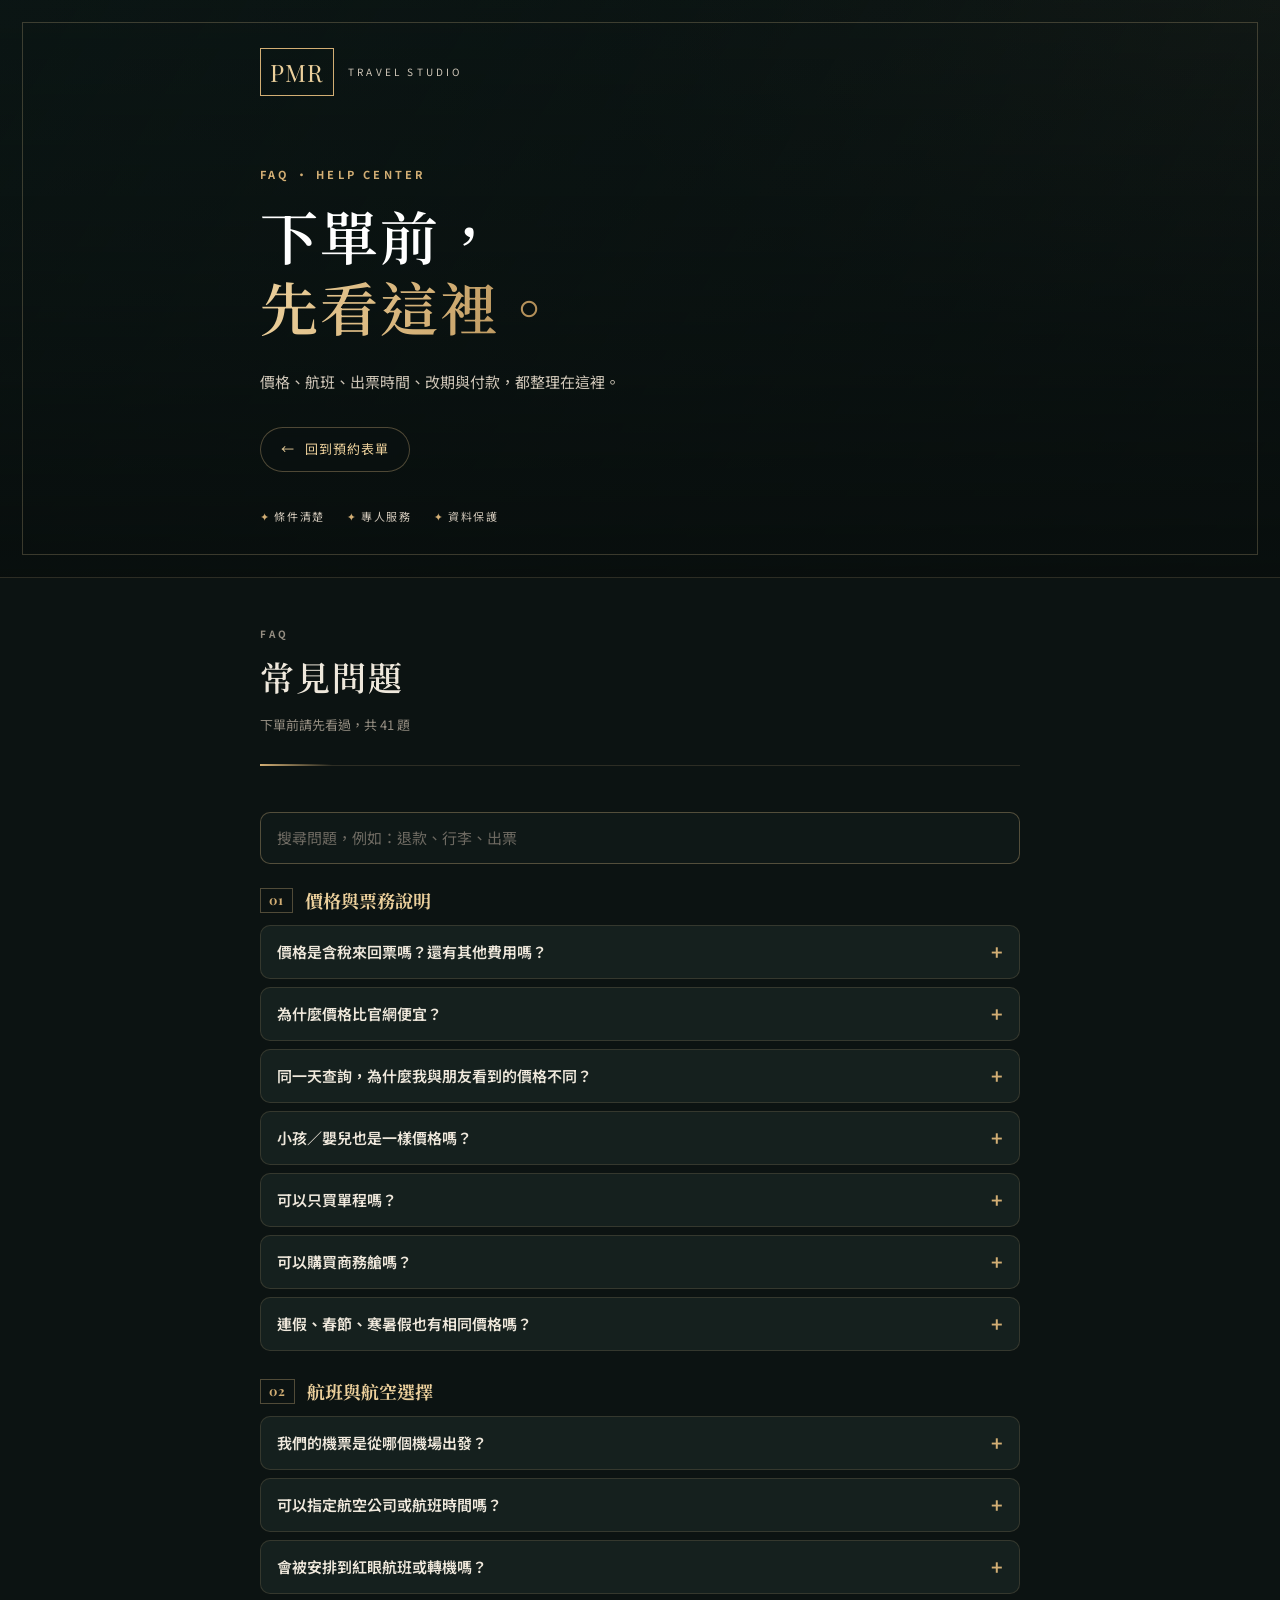
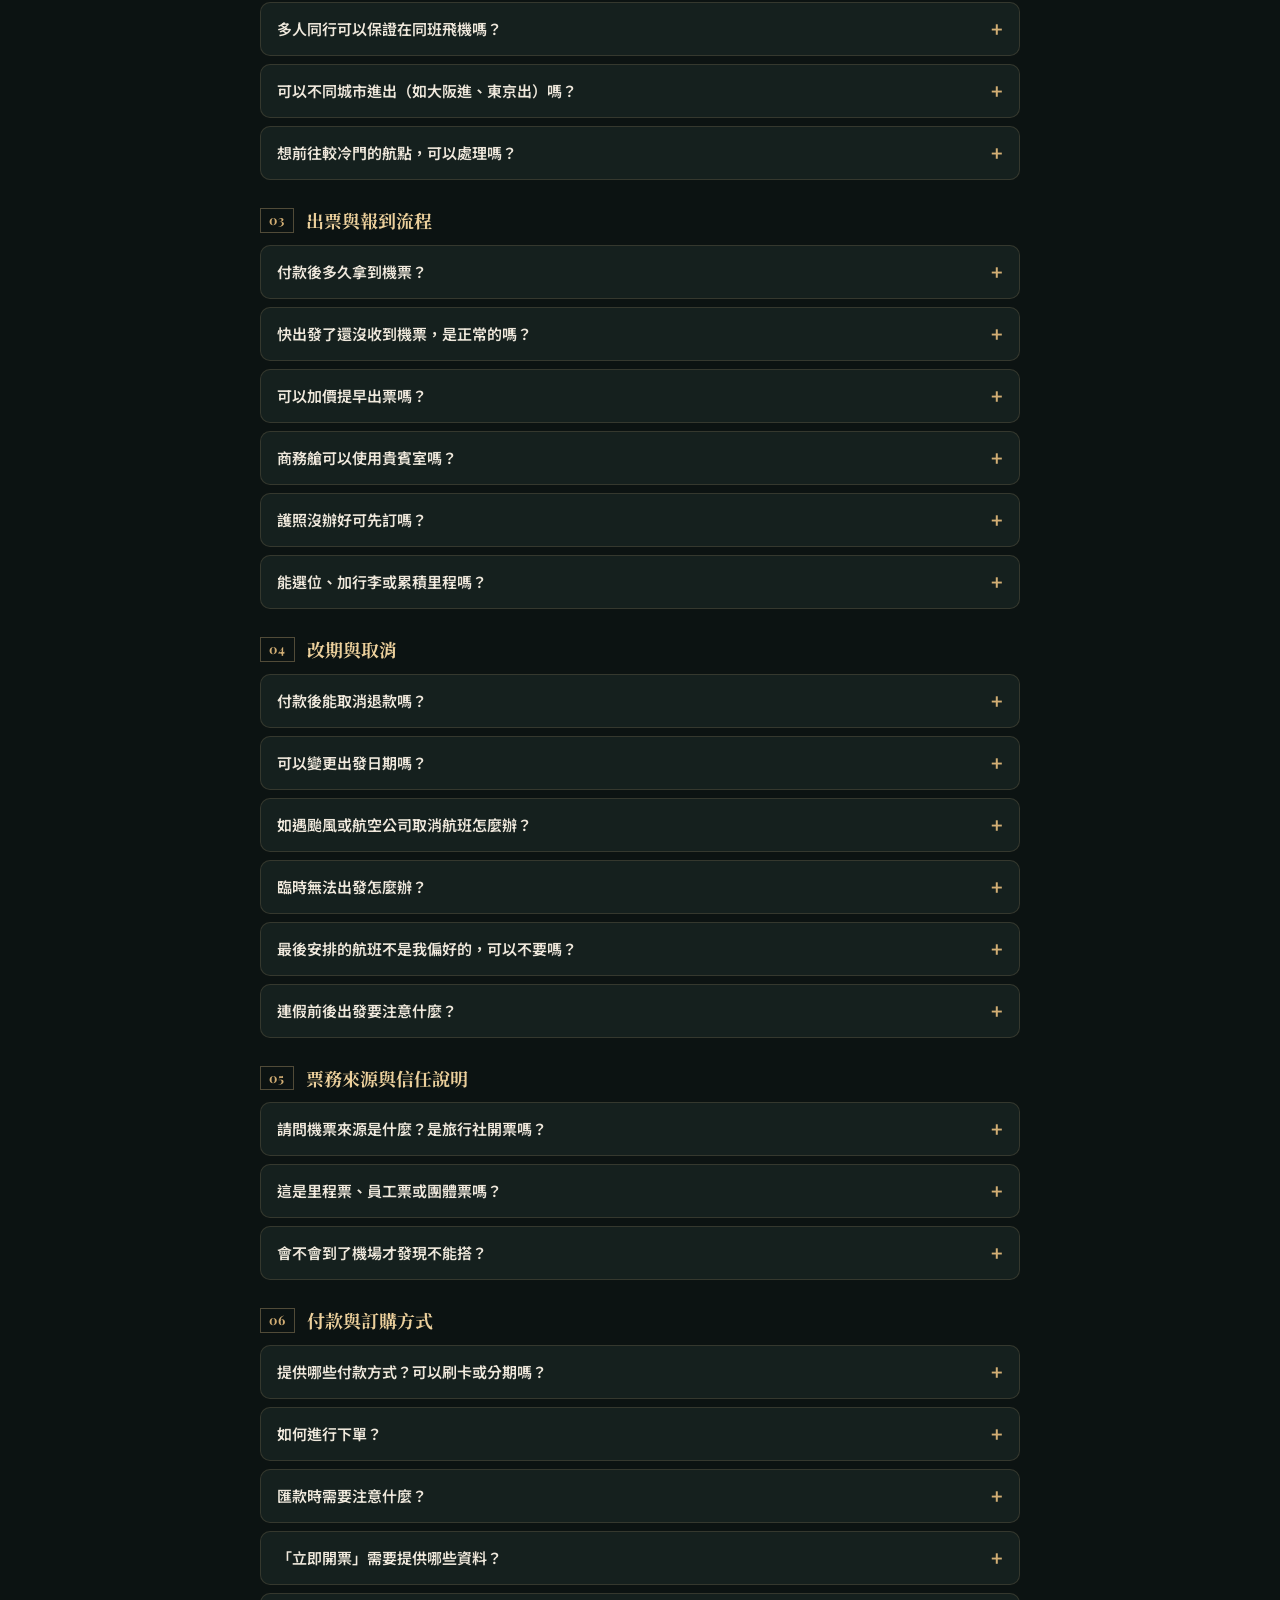
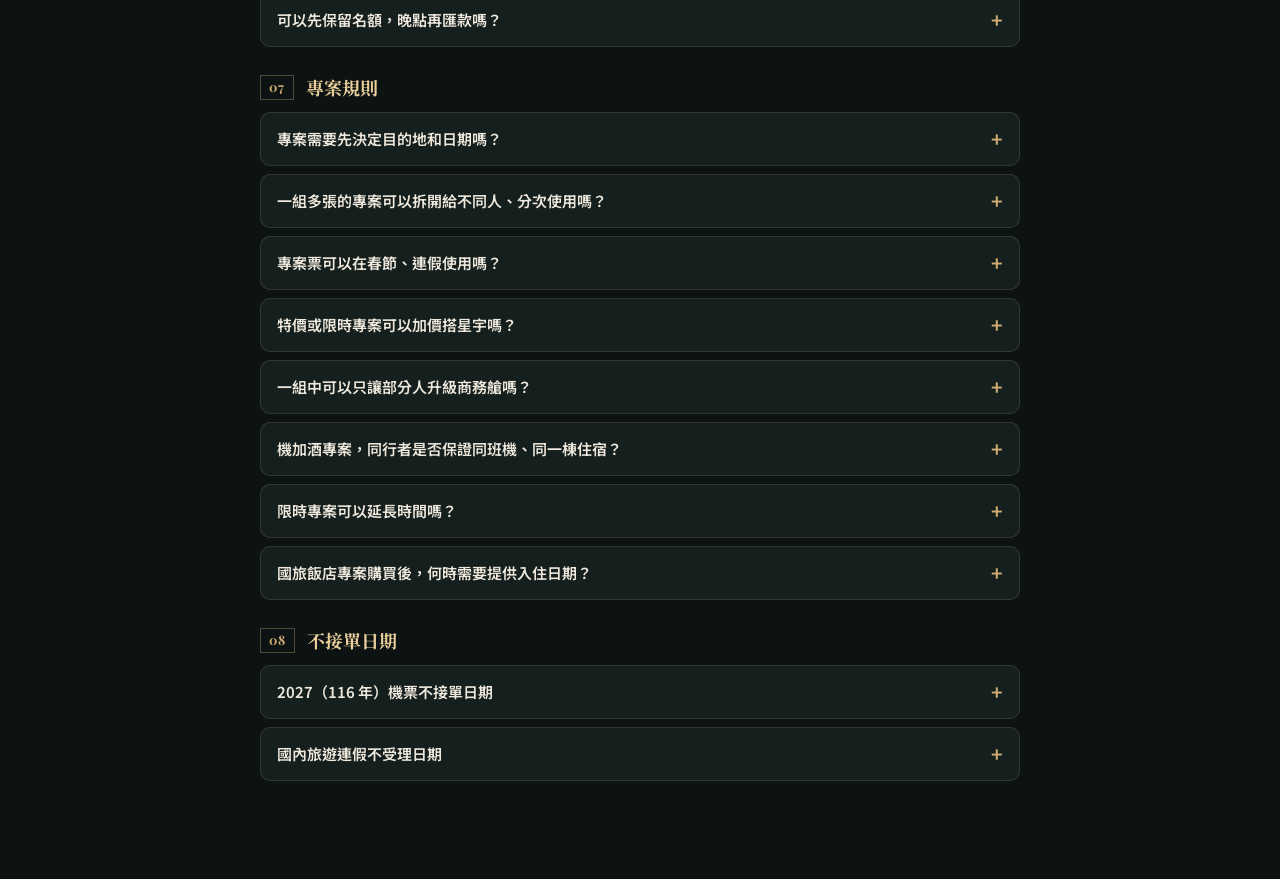
==== faq.html @ 863eefdf "Move FAQ to its own page (faq.html), linked from the hero like 我的訂單 Co-Authored-By: Claude Sonnet 5." ====
<!doctype html>
<html lang="zh-Hant">
<head>
  <meta charset="UTF-8" />
  <meta name="viewport" content="width=device-width, initial-scale=1.0" />
  <meta name="theme-color" content="#0c1312" />
  <title>常見問題｜PMR 旅遊規劃</title>
  <link rel="preconnect" href="https://fonts.googleapis.com">
  <link rel="preconnect" href="https://fonts.gstatic.com" crossorigin>
  <link href="https://fonts.googleapis.com/css2?family=Noto+Sans+TC:wght@400;500;600;700&family=Noto+Serif+TC:wght@500;600;700&family=Playfair+Display:wght@600;700&display=swap" rel="stylesheet">
  <link rel="stylesheet" href="./styles.css?v=20261006i" />
</head>
<body>
  <main class="shell">
    <section class="hero">
      <div class="brand"><span class="brand-mark">PMR</span><span>TRAVEL STUDIO</span></div>
      <p class="eyebrow">FAQ · HELP CENTER</p>
      <h1>下單前，<br><em>先看這裡。</em></h1>
      <p class="intro">價格、航班、出票時間、改期與付款，都整理在這裡。</p>
      <a class="hero-link" href="./"><span aria-hidden="true">←</span> 回到預約表單</a>
      <div class="hero-foot"><div><span>✦</span> 條件清楚</div><div><span>✦</span> 專人服務</div><div><span>✦</span> 資料保護</div></div>
    </section>

<section class="faq-panel" id="faq">
  <div class="panel-heading"><p>FAQ</p><h2>常見問題</h2><span>下單前請先看過，共 41 題</span></div>
  <div class="faq-search"><input id="faqSearch" type="search" placeholder="搜尋問題，例如：退款、行李、出票" aria-label="搜尋常見問題" /></div>
  <div class="faq-groups" id="faqGroups">
    <div class="faq-group"><h3><span>01</span>價格與票務說明</h3>
      <details class="faq-item"><summary>價格是含稅來回票嗎？還有其他費用嗎？</summary><p>是的，所示價格皆為「含稅來回票」，除星宇與商務艙加價外，不另加收其他費用。</p></details>
      <details class="faq-item"><summary>為什麼價格比官網便宜？</summary><p>我們透過特約管道取得優惠票價。專案價格僅限當日有效。</p></details>
      <details class="faq-item"><summary>同一天查詢，為什麼我與朋友看到的價格不同？</summary><p>機票價格本身會浮動，與自行購買機票的情況相同。</p></details>
      <details class="faq-item"><summary>小孩／嬰兒也是一樣價格嗎？</summary><p>是的。特惠票通常於出發前兩週出票，若屆時兒童機位售罄將無法補位，建議直接為兒童購買一張票。</p></details>
      <details class="faq-item"><summary>可以只買單程嗎？</summary><p>本專案僅提供來回機票，無法單買單程。</p></details>
      <details class="faq-item"><summary>可以購買商務艙嗎？</summary><p>可以。商務艙與加價星宇皆須於下單時一併確認、一併購買。若商務艙行程需轉機，國內線航段通常未設商務艙，該段會以經濟艙搭乘，國際線航段則為商務艙。</p></details>
      <details class="faq-item"><summary>連假、春節、寒暑假也有相同價格嗎？</summary><p>旺季日期需先確認機位與是否開放，請先提供出發日期給我們查詢，並參考下方「不接單日期」。</p></details>
    </div>
    <div class="faq-group"><h3><span>02</span>航班與航空選擇</h3>
      <details class="faq-item"><summary>我們的機票是從哪個機場出發？</summary><p>優惠票一律由桃園機場（TPE）出發與返回。</p></details>
      <details class="faq-item"><summary>可以指定航空公司或航班時間嗎？</summary><p>可以！匯款完成後，請於「立即開票」表單填寫去程、回程各最多 3 個許願航班，我們會盡力安排（選星宇需加價 $2,000／人，指定專案除外）。優惠價票種除團體票不保證是許願航班，但保證為許願當天航班，建議行程從第二天開始安排。</p></details>
      <details class="faq-item"><summary>會被安排到紅眼航班或轉機嗎？</summary><p>非旅遊旺季皆安排直飛且非紅眼航班；僅在旺季機位極滿時才可能調整。</p></details>
      <details class="faq-item"><summary>多人同行可以保證在同班飛機嗎？</summary><p>9 人（含）以內訂單皆會安排在同一班飛機；20 人（含以上）可團體使用促銷票，15 天內出票。</p></details>
      <details class="faq-item"><summary>可以不同城市進出（如大阪進、東京出）嗎？</summary><p>依專案而定。專案說明有標示「可不同點進出」者才適用，其餘為從台灣出發、同一航點來回。</p></details>
      <details class="faq-item"><summary>想前往較冷門的航點，可以處理嗎？</summary><p>可以，請告訴我們目的地與日期，我們會先為您確認可行性並盡快回覆。</p></details>
    </div>
    <div class="faq-group"><h3><span>03</span>出票與報到流程</h3>
      <details class="faq-item"><summary>付款後多久拿到機票？</summary><p>出發前兩週至前一天 18:00 前開立發送。</p></details>
      <details class="faq-item"><summary>快出發了還沒收到機票，是正常的嗎？</summary><p>正常。電子機票會在出發前兩週至前一天 18:00 前陸續提供；只要已完成匯款與「立即開票」填單，我們一定會完成開票，請放心。</p></details>
      <details class="faq-item"><summary>可以加價提早出票嗎？</summary><p>目前沒有提早出票的方案，電子機票統一於出發前兩週至前一天 18:00 前提供。</p></details>
      <details class="faq-item"><summary>商務艙可以使用貴賓室嗎？</summary><p>可以！</p></details>
      <details class="faq-item"><summary>護照沒辦好可先訂嗎？</summary><p>可以！先預訂，辦妥後再補資料。護照即將到期者也可出票，建議儘早換發。</p></details>
      <details class="faq-item"><summary>能選位、加行李或累積里程嗎？</summary><p>行李：預設託運 23kg＋手提 7kg（廉航依其規定），加購可於機場現場辦理。選位：憑電子機票至官網線上報到與選位。里程：不保證可累積，部分票種為團體票送單無法累積，可自行確認線上補登里程。</p></details>
    </div>
    <div class="faq-group"><h3><span>04</span>改期與取消</h3>
      <details class="faq-item"><summary>付款後能取消退款嗎？</summary><p>下訂後無法取消或退款。</p></details>
      <details class="faq-item"><summary>可以變更出發日期嗎？</summary><p>限下單 3 天內提出，且僅能改為「當月其他日期」。</p></details>
      <details class="faq-item"><summary>如遇颱風或航空公司取消航班怎麼辦？</summary><p>天氣狀況我們普遍建議改期，當月任一時段都可以，沒有限定往前往後幾天。若要如期開票，請留意以下事項：（1）開票後若航班有任何變動，需要自行與航空公司聯繫處理更改事宜，這邊無法協助；若開票航班被取消，我們不再額外退款，需自行與航空公司聯繫更改日期事宜。（2）保險是否可以理賠，需自行與保險公司接洽聯繫。</p></details>
      <details class="faq-item"><summary>臨時無法出發怎麼辦？</summary><p>因個人因素（如生病）無法出發，恕無法退款，這與自行購買機票的規定相同。</p></details>
      <details class="faq-item"><summary>最後安排的航班不是我偏好的，可以不要嗎？</summary><p>安排的航班保證為許願當天，但無法保證是許願的哪一班，因此恕不接受因航班時段而退票或退款。</p></details>
      <details class="faq-item"><summary>連假前後出發要注意什麼？</summary><p>連假前後極少數情況下可能出現開票狀況，雖然機率很低，仍建議出發日期盡量避開連假前後，行程會更有保障。</p></details>
    </div>
    <div class="faq-group"><h3><span>05</span>票務來源與信任說明</h3>
      <details class="faq-item"><summary>請問機票來源是什麼？是旅行社開票嗎？</summary><p>是的，我們的機票皆由合法合作旅行社開立，開票後均可正常報到與搭乘，請您放心。</p></details>
      <details class="faq-item"><summary>這是里程票、員工票或團體票嗎？</summary><p>不是。這不是里程票、員工票或團體票，而是透過商業特約管道取得的優惠專案票。</p></details>
      <details class="faq-item"><summary>會不會到了機場才發現不能搭？</summary><p>完全不會！開票完成後會提供正式的電子機票，您可隨時至航空公司官網查詢確認。</p></details>
    </div>
    <div class="faq-group"><h3><span>06</span>付款與訂購方式</h3>
      <details class="faq-item"><summary>提供哪些付款方式？可以刷卡或分期嗎？</summary><p>目前僅提供「銀行轉帳」，暫不支援刷卡及分期付款。不提供發票或收據。</p></details>
      <details class="faq-item"><summary>如何進行下單？</summary><p>請在本頁填寫預約單並送出，取得專屬匯款帳號後完成轉帳；我們對帳無誤後，再請您填寫「立即開票」表單，提供旅客資料與許願航班。</p></details>
      <details class="faq-item"><summary>匯款時需要注意什麼？</summary><p>轉帳備註請填寫旅遊名稱，例如「歐洲旅遊」、「泰國旅遊」。轉帳完成後，請提供帳號後五碼或明細截圖，我們會儘速為您確認。</p></details>
      <details class="faq-item"><summary>「立即開票」需要提供哪些資料？</summary><p>旅客中英文姓名、生日、護照號碼與效期、聯絡電話、LINE ID、出發與回程日期、許願航班。資料將作為訂位與開票依據，送出前請再次核對。</p></details>
      <details class="faq-item"><summary>可以先保留名額，晚點再匯款嗎？</summary><p>需完成匯款並對帳無誤才算購買成功，無法預先保留。如需延後匯款，請於匯款前再與我們確認是否仍有名額。</p></details>
    </div>
    <div class="faq-group"><h3><span>07</span>專案規則</h3>
      <details class="faq-item"><summary>專案需要先決定目的地和日期嗎？</summary><p>不需要。多數專案可先購買，兌換時再選擇航點與日期，於效期內使用即可。效期與可選航點依各專案說明為準。</p></details>
      <details class="faq-item"><summary>一組多張的專案可以拆開給不同人、分次使用嗎？</summary><p>專案內有標示「可拆開使用」者，每張皆可分開、單人使用。</p></details>
      <details class="faq-item"><summary>專案票可以在春節、連假使用嗎？</summary><p>依專案而定。許多特價專案不適用春節、聖誕、跨年及連假，請以專案說明為準。</p></details>
      <details class="faq-item"><summary>特價或限時專案可以加價搭星宇嗎？</summary><p>依專案而定。部分限時專案限搭傳統航空、無法加價指定星宇；其餘一般專案可加價指定星宇，每人 NT$2,000。</p></details>
      <details class="faq-item"><summary>一組中可以只讓部分人升級商務艙嗎？</summary><p>可以，需於下單時一併確認，升級費用依升級人數逐位計算。</p></details>
      <details class="faq-item"><summary>機加酒專案，同行者是否保證同班機、同一棟住宿？</summary><p>我們會盡量為同行者安排相同航班與住宿；但因屬特別優惠專案，航空與飯店端無法保證一定相同。</p></details>
      <details class="faq-item"><summary>限時專案可以延長時間嗎？</summary><p>限時專案僅在公告時間內受理，不另延長。</p></details>
      <details class="faq-item"><summary>國旅飯店專案購買後，何時需要提供入住日期？</summary><p>購買後請於 7 天內告知想入住的日期，我們會立即向飯店查詢並鎖定房間；房型需依飯店當時房況安排，無法指定。若該日已客滿，我們會協助您調整至其他日期。</p></details>
    </div>
    <div class="faq-group"><h3><span>08</span>不接單日期</h3>
      <details class="faq-item"><summary>2027（116 年）機票不接單日期</summary><div class="faq-body"><p>不論票種，訂單額滿時恕不受理。</p><table class="faq-table"><tbody>
<tr><td>2026/12/22 – 2027/01/04</td><td>跨年元旦</td></tr><tr><td>02/03 – 02/14</td><td>春節過年</td></tr><tr><td>02/27 – 03/01</td><td>228 連假</td></tr><tr><td>04/01 – 04/07</td><td>清明連假</td></tr><tr><td>04/28 – 05/03</td><td>勞動節</td></tr><tr><td>06/04 – 06/13</td><td>端午連假</td></tr><tr><td>09/10 – 09/19</td><td>中秋連假</td></tr><tr><td>10/08 – 10/11</td><td>國慶連假</td></tr><tr><td>10/22 – 10/25</td><td>光復連假</td></tr><tr><td>12/23 – 2028/01/02</td><td>跨年元旦</td></tr></tbody></table></div></details>
      <details class="faq-item"><summary>國內旅遊連假不受理日期</summary><div class="faq-body"><p>入住或行程日期與下列期間重疊，恕不受理下單；一般週末仍可洽詢。其他日期需求歡迎私訊，建議提早規劃。</p><table class="faq-table"><tbody>
<tr><td>10/9（五）– 10/11（日）</td><td>國慶日</td></tr><tr><td>10/24（六）– 10/26（一）</td><td>臺灣光復紀念日</td></tr><tr><td>12/25（五）– 12/27（日）</td><td>行憲紀念日</td></tr><tr><td>2026/12/30（三）– 2027/1/2（六）</td><td>跨年</td></tr></tbody></table></div></details>
    </div>
  </div>
  <p class="faq-empty" id="faqEmpty" hidden>找不到相關問題，請直接透過 LINE 詢問我們。</p>
</section>
  </main>
  <script src="./faq.js?v=20261006i"></script>
</body>
</html>
---- styles.css ----
/* PMR Travel Studio — 深色精品風格（預約頁、我的訂單共用） */
:root{
  --bg:#0c1312;
  --bg-2:#101a18;
  --surface:#15201e;
  --surface-2:#1b2826;
  --field:#0f1817;
  --line:rgba(214,182,128,.16);
  --line-strong:rgba(214,182,128,.34);
  --text:#efe8dc;
  --text-soft:#cfc6b8;
  --muted:#958e82;
  --gold:#d2ae74;
  --gold-hi:#ecd09c;
  --gold-deep:#a8844f;
  --ok:#8fc9a8;
  --ok-bg:rgba(143,201,168,.12);
  --warn:#e2b36b;
  --warn-bg:rgba(226,179,107,.13);
  --danger:#e38b7a;
  --serif:'Noto Serif TC','Playfair Display',serif;
  --display:'Playfair Display','Noto Serif TC',serif;
  --sans:'Noto Sans TC',system-ui,sans-serif;
  --radius:10px;
  --shadow:0 18px 40px rgba(0,0,0,.35);
}
*{box-sizing:border-box}
html{background:var(--bg);-webkit-text-size-adjust:100%}
body{margin:0;background:radial-gradient(1200px 600px at 100% 0,rgba(210,174,116,.07),transparent 60%),var(--bg);color:var(--text);font-family:var(--sans);line-height:1.6;-webkit-font-smoothing:antialiased}
::selection{background:rgba(210,174,116,.35);color:#fff}

/* ── 版面 ── */
.shell{display:block;min-height:100vh;--gutter:max(20px,calc((100% - 760px) / 2))}
.hero{position:relative;display:flex;flex-direction:column;min-height:clamp(420px,56vh,560px);padding:48px var(--gutter) 52px;color:#fff;overflow:hidden;
  background:linear-gradient(180deg,rgba(8,14,13,.35) 0%,rgba(8,14,13,.55) 45%,rgba(8,14,13,.94) 100%),linear-gradient(120deg,rgba(12,26,24,.85),rgba(12,26,24,.2)),url('https://images.unsplash.com/photo-1464822759023-fed622ff2c3b?auto=format&fit=crop&w=1400&q=80') center/cover}
.hero:before{content:'';position:absolute;inset:22px;border:1px solid rgba(236,208,156,.22);pointer-events:none}
.hero>*{position:relative}
.brand{display:flex;align-items:center;gap:14px;font-size:10px;letter-spacing:3.2px;color:var(--text-soft)}
.brand-mark{font-family:var(--display);font-size:24px;letter-spacing:1px;border:1px solid var(--gold);padding:4px 9px;color:var(--gold-hi)}
.eyebrow{margin:auto 0 16px;padding-top:70px;color:var(--gold);font-size:11px;font-weight:700;letter-spacing:3.2px}
.hero h1{max-width:640px;margin:0;font-family:var(--serif);font-size:clamp(34px,5.4vw,58px);font-weight:600;line-height:1.22;letter-spacing:2px}
.hero em{font-style:normal;background:linear-gradient(100deg,var(--gold-hi),var(--gold) 60%,var(--gold-deep));-webkit-background-clip:text;background-clip:text;color:transparent}
.intro{max-width:520px;margin:26px 0 0;line-height:1.95;color:var(--text-soft);font-size:15px}
.hero-link{display:inline-flex;align-items:center;gap:10px;align-self:flex-start;margin-top:30px;padding:11px 20px;border:1px solid var(--line-strong);border-radius:999px;color:var(--gold-hi);font-size:13px;letter-spacing:1px;text-decoration:none;background:rgba(12,19,18,.45);backdrop-filter:blur(6px);transition:.25s}
.hero-link:hover{border-color:var(--gold);background:rgba(210,174,116,.12)}
.hero-foot{display:flex;gap:22px;flex-wrap:wrap;margin-top:36px;font-size:11px;letter-spacing:1.6px;color:var(--text-soft)}
.hero-foot span{color:var(--gold)}

.form-panel{position:relative;padding:56px var(--gutter) 90px;background:linear-gradient(180deg,var(--bg-2),var(--bg))}
.form-panel:before{content:'PMR MEMBER EXCLUSIVE';display:block;margin-bottom:14px;color:var(--gold);font-size:10px;font-weight:700;letter-spacing:3px}
.panel-heading{position:relative;border-bottom:1px solid var(--line);padding-bottom:30px;margin-bottom:40px}
.panel-heading:after{content:'';position:absolute;bottom:-1px;left:0;width:72px;height:2px;background:linear-gradient(90deg,var(--gold),transparent)}
.panel-heading p{margin:0 0 8px;color:var(--muted);font-size:10px;font-weight:700;letter-spacing:3px}
.panel-heading h2{margin:0 0 10px;font-family:var(--serif);font-size:34px;font-weight:600;letter-spacing:2px;color:var(--text)}
.panel-heading span{display:block;font-size:13px;color:var(--muted)}
i,.panel-heading b{color:var(--gold);font-style:normal}

/* ── 表單 ── */
fieldset{border:0;margin:0 0 22px;padding:28px clamp(18px,3vw,30px) 30px;background:var(--surface);border:1px solid var(--line);border-radius:var(--radius);box-shadow:var(--shadow)}
legend{float:left;width:100%;display:flex;align-items:center;margin-bottom:22px;padding:0;font-family:var(--serif);font-size:19px;font-weight:600;letter-spacing:1.5px;color:var(--text)}
legend+*{clear:both}
legend span{display:inline-grid;place-items:center;width:30px;height:30px;margin-right:12px;border:1px solid var(--gold);border-radius:50%;color:var(--gold-hi);font-family:var(--display);font-size:12px;letter-spacing:0}
label{display:block;font-size:13px;font-weight:500;color:var(--text-soft);letter-spacing:.5px}
label>input,label>select,label>textarea,label>.chips{display:block;margin-top:9px}
label>.chips{display:flex}
.grid{display:grid;gap:18px}
.grid.two{grid-template-columns:repeat(2,minmax(0,1fr));margin-bottom:18px}
.full{margin-bottom:22px}
input,select,textarea{appearance:none;width:100%;border:1px solid rgba(214,182,128,.2);border-radius:8px;background:var(--field);color:var(--text);padding:13px 14px;font:400 15px var(--sans);outline:none;transition:border-color .2s,box-shadow .2s,background .2s}
input::placeholder,textarea::placeholder{color:#6e6a62}
input:hover,select:hover,textarea:hover{border-color:rgba(214,182,128,.36)}
input:focus,select:focus,textarea:focus{border-color:var(--gold);background:#111c1a;box-shadow:0 0 0 3px rgba(210,174,116,.16)}
select{cursor:pointer;padding-right:36px;background:var(--field) url("data:image/svg+xml,%3Csvg xmlns='http://www.w3.org/2000/svg' width='12' height='8'%3E%3Cpath d='m1 1 5 5 5-5' fill='none' stroke='%23d2ae74' stroke-width='1.5'/%3E%3C/svg%3E") no-repeat right 14px center}
select option{background:#15201e;color:var(--text)}
textarea{resize:vertical;line-height:1.7}

/* 張數卡片 */
.ticket-matrix-wrap{margin-top:4px}
.matrix-title{margin:0 0 14px;font-size:14px;font-weight:500;color:var(--text-soft);letter-spacing:.5px}
.matrix-title small{display:block;margin-top:4px;color:var(--muted);font-size:12px;font-weight:400}
.ticket-selector-grid{display:grid;grid-template-columns:repeat(2,minmax(0,1fr));gap:12px}
.ticket-card{position:relative;display:flex;flex-direction:column;gap:6px;padding:16px 18px 12px;border:1px solid var(--line);border-radius:8px;background:var(--surface-2);overflow:hidden;transition:border-color .2s}
.ticket-card:before{content:'';position:absolute;top:0;left:0;width:34px;height:2px;background:var(--gold)}
.ticket-card:focus-within{border-color:var(--gold)}
.ticket-label{font-size:14px;font-weight:600;color:var(--text);letter-spacing:1px}
.ticket-card select{border:0;border-bottom:1px solid rgba(214,182,128,.3);border-radius:0;background-color:transparent;padding:8px 28px 8px 0;font-weight:500;font-size:16px}
.ticket-card select:focus{box-shadow:none;background-color:transparent}

/* 金額 */
.amount-card{display:flex;align-items:center;justify-content:space-between;gap:28px;margin-top:22px;padding:22px 24px;border:1px solid var(--line-strong);border-radius:8px;background:linear-gradient(120deg,rgba(210,174,116,.12),rgba(210,174,116,.03))}
.amount-copy p{margin:0 0 4px;color:var(--gold);font-size:10px;font-weight:700;letter-spacing:2.6px}
.amount-copy h3{margin:0 0 4px;font-family:var(--serif);font-size:20px;font-weight:600;letter-spacing:1px}
.amount-copy>span{color:var(--muted);font-size:12px}
.amount-input{display:flex;flex-direction:row;align-items:center;gap:10px;min-width:min(100%,250px);border-bottom:1px solid var(--gold-deep);color:var(--gold-hi);font-family:var(--display);font-size:18px;font-weight:700}
.amount-input input{min-width:0;border:0;border-radius:0;background:transparent;padding:10px 0;font-family:var(--display);font-size:24px;font-weight:700;letter-spacing:1px;color:var(--text)}
.amount-input input:focus{box-shadow:none;background:transparent}
.amount-input:focus-within{border-bottom-color:var(--gold-hi);box-shadow:0 2px 0 var(--gold)}
.amount-input input::placeholder{font-family:var(--sans);font-size:13px;font-weight:400;letter-spacing:0}
.amount-input input::-webkit-inner-spin-button,.amount-input input::-webkit-outer-spin-button{appearance:none;margin:0}

/* 介紹人 */
.chips{display:flex;flex-wrap:wrap;gap:8px}
.chips label{position:relative;display:block;cursor:pointer}
.chips input{position:absolute;inset:0;width:1px;height:1px;margin:0;padding:0;border:0;opacity:0;pointer-events:none}
.chips span{display:block;border:1px solid rgba(214,182,128,.24);border-radius:999px;padding:8px 18px;background:var(--field);font-size:13px;font-weight:500;color:var(--text-soft);transition:.2s}
.chips label:hover span{border-color:var(--gold)}
.chips input:checked+span{border-color:var(--gold);background:var(--gold);color:#1a1409;font-weight:700}
.chips input:focus-visible+span{outline:2px solid var(--gold-hi);outline-offset:2px}
.other-input{margin-top:10px}

.privacy{margin:6px 0 0;font-size:12px;color:var(--muted);line-height:1.8}
.submit{display:flex;justify-content:space-between;align-items:center;width:100%;border:0;border-radius:999px;margin-top:22px;padding:17px 26px;background:linear-gradient(100deg,var(--gold-hi),var(--gold) 55%,var(--gold-deep));color:#18120a;font:700 16px var(--sans);letter-spacing:2px;cursor:pointer;box-shadow:0 12px 28px rgba(210,174,116,.22);transition:transform .2s,box-shadow .2s,filter .2s}
.submit:hover{transform:translateY(-1px);box-shadow:0 16px 34px rgba(210,174,116,.3);filter:brightness(1.05)}
.submit:active{transform:translateY(0)}
.submit:disabled{opacity:.55;cursor:wait;transform:none}
.form-status{min-height:24px;margin:14px 0 0;text-align:center;color:var(--gold);font-size:13px}
.form-status.error{color:var(--danger)}

/* 送出後的匯款資訊 */
.payment-result{padding:10px 0 4px;text-align:center}
.payment-result h3{margin:14px 0 8px;font-family:var(--serif);font-size:28px;font-weight:600;letter-spacing:2px}
.payment-result>p{margin:0 auto 28px;color:var(--text-soft);font-size:14px;line-height:1.9}
.payment-icon{display:grid;place-items:center;width:60px;height:60px;margin:auto;border:1px solid var(--gold);border-radius:50%;background:rgba(210,174,116,.1);color:var(--gold-hi);font-size:26px}
.bank-card{text-align:left;border:1px solid var(--line-strong);border-radius:var(--radius);background:var(--surface);padding:26px;margin:0 auto 18px;box-shadow:var(--shadow)}
.bank-card .label{margin:0 0 6px;color:var(--gold);font-size:10px;font-weight:700;letter-spacing:2.6px}
.bank-card h4{margin:0 0 16px;font-family:var(--serif);font-size:19px;font-weight:600;letter-spacing:1px}
.bank-row{display:flex;justify-content:space-between;align-items:center;gap:20px;padding:13px 0;border-top:1px solid var(--line);font-size:13px}
.bank-row span{color:var(--muted)}
.bank-row strong{font-family:var(--display);font-size:18px;letter-spacing:1px;color:var(--gold-hi);text-align:right}
.payment-note{padding:16px 18px;border-left:2px solid var(--gold);border-radius:0 8px 8px 0;background:var(--surface-2);color:var(--text-soft);font-size:13px;line-height:1.9;text-align:left}
.payment-note b{color:var(--gold-hi)}
.payment-result .restart{margin-top:24px;border:0;background:transparent;color:var(--gold);font:600 13px var(--sans);letter-spacing:1px;text-decoration:underline;text-underline-offset:4px;cursor:pointer}

/* ── 我的訂單 ── */
.stats{display:grid;grid-template-columns:repeat(3,minmax(0,1fr));gap:12px;margin:28px 0 12px}
.stat{position:relative;padding:20px 18px;border:1px solid var(--line);border-radius:var(--radius);background:var(--surface);overflow:hidden}
.stat span{display:block;font-size:12px;color:var(--muted);letter-spacing:1px}
.stat strong{display:block;margin-top:8px;font-family:var(--display);font-size:38px;font-weight:700;line-height:1;color:var(--text);font-variant-numeric:tabular-nums}
.stat strong small{font-family:var(--sans);font-size:13px;font-weight:500;color:var(--muted);margin-left:4px}
.stat.accent{border-color:var(--gold);background:linear-gradient(135deg,rgba(210,174,116,.24),rgba(210,174,116,.06))}
.stat.accent span{color:var(--gold-hi)}
.stat.accent strong{color:var(--gold-hi)}
.stat-note{margin:0 0 6px;font-size:13px;color:var(--text-soft);line-height:1.8}
.section-title{display:flex;align-items:baseline;gap:10px;margin:34px 0 14px;font-family:var(--serif);font-size:19px;font-weight:600;letter-spacing:1.5px}
.section-title em{font-family:var(--sans);font-style:normal;font-size:12px;font-weight:500;color:var(--muted);letter-spacing:.5px}
.item{display:grid;grid-template-columns:1fr auto;gap:6px 16px;align-items:center;margin-bottom:10px;padding:18px 20px;border:1px solid var(--line);border-radius:var(--radius);background:var(--surface)}
.item h4{margin:0;font-size:15px;font-weight:600;line-height:1.6;color:var(--text)}
.item p{margin:0;grid-column:1;font-size:12px;color:var(--muted)}
.item .count{grid-row:1/3;grid-column:2;text-align:right;font-family:var(--display);font-size:28px;font-weight:700;line-height:1;color:var(--gold-hi);font-variant-numeric:tabular-nums}
.item .count small{display:block;margin-top:4px;font-family:var(--sans);font-size:11px;font-weight:500;color:var(--muted)}
.item .more{grid-column:1/-1;margin-top:4px;font-size:11px;font-weight:600;color:var(--gold);letter-spacing:1px}
button.item{width:100%;text-align:left;font:inherit;color:inherit;cursor:pointer;transition:border-color .2s,transform .2s,background .2s}
button.item:hover,button.item:focus-visible{border-color:var(--gold);background:var(--surface-2);outline:none}
button.item:active{transform:scale(.995)}
.badge{display:inline-block;margin-left:8px;padding:2px 9px;border-radius:999px;font-size:11px;font-weight:600;vertical-align:2px;letter-spacing:.5px}
.badge.ok{background:var(--ok-bg);color:var(--ok)}
.badge.wait{background:var(--warn-bg);color:var(--warn)}
.empty{padding:24px;border:1px dashed var(--line-strong);border-radius:var(--radius);text-align:center;color:var(--muted);font-size:13px;line-height:1.9}
.lookup-card{padding:26px clamp(18px,3vw,30px);border:1px solid var(--line);border-radius:var(--radius);background:var(--surface);box-shadow:var(--shadow)}
.lookup-card input{font-size:18px;letter-spacing:2px;padding:15px 16px}

/* 詳細資訊視窗 */
dialog#detailDialog{width:min(560px,calc(100vw - 24px));max-height:calc(100vh - 40px);padding:0;border:1px solid var(--line-strong);border-radius:14px;background:var(--bg-2);color:var(--text);box-shadow:0 30px 80px rgba(0,0,0,.6);overflow:hidden}
dialog#detailDialog[open]{animation:pop .22s ease-out}
dialog#detailDialog::backdrop{background:rgba(3,7,6,.72);backdrop-filter:blur(3px)}
@keyframes pop{from{opacity:0;transform:translateY(10px) scale(.98)}to{opacity:1;transform:none}}
.d-body{max-height:calc(100vh - 40px);overflow-y:auto;padding:30px 24px 24px}
.d-close{position:absolute;top:12px;right:12px;z-index:1;width:36px;height:36px;border:1px solid var(--line-strong);border-radius:50%;background:var(--surface);color:var(--gold-hi);font-size:20px;line-height:1;cursor:pointer}
.d-close:hover{border-color:var(--gold)}
.d-eyebrow{margin:0 0 6px;font-size:12px;font-weight:700;letter-spacing:2px;color:var(--gold)}
.d-body h3{margin:0 44px 18px 0;font-family:var(--serif);font-size:22px;font-weight:600;line-height:1.5;letter-spacing:1px}
.d-sec{margin-bottom:10px;padding:6px 16px;border:1px solid var(--line);border-radius:var(--radius);background:var(--surface)}
.d-row{display:flex;justify-content:space-between;gap:14px;padding:9px 0;border-bottom:1px solid var(--line);font-size:13px}
.d-row:last-child{border-bottom:0}
.d-row span{color:var(--muted);white-space:nowrap}
.d-row b{font-weight:600;text-align:right;word-break:break-word;color:var(--text)}
.d-pax{margin:6px 0;padding-top:8px;border-top:1px solid var(--line-strong)}
.d-pax h5{margin:2px 0 0;font-size:13px;letter-spacing:1px;color:var(--gold)}
.d-note{padding:14px 16px}
.d-note span{font-size:13px;color:var(--muted)}
.d-note p{margin:8px 0 0;font-size:13px;line-height:1.9;white-space:pre-wrap;color:var(--text-soft)}
.d-hint{margin:8px 0 0;font-size:11px;color:var(--muted)}

/* ── 響應式 ── */
@media(max-width:560px){
  .hero:before{inset:12px}
  .hero{min-height:380px;padding:34px 22px 38px}
  .eyebrow{padding-top:56px}
  .hero h1{letter-spacing:1px}
  .form-panel{padding:40px 16px 64px}
  .intro{font-size:14px}
  .grid.two,.ticket-selector-grid{grid-template-columns:1fr}
  .panel-heading h2{font-size:28px}
  fieldset{padding:22px 16px 24px}
  .amount-card{flex-direction:column;align-items:stretch;gap:14px;padding:18px}
  .amount-input{width:100%}
  .stats{gap:8px}
  .stat{padding:14px 12px}
  .stat strong{font-size:28px}
  .item{padding:16px}
  .d-body{padding:26px 18px 20px}
}
@media(prefers-reduced-motion:reduce){*{transition:none!important;animation:none!important}}

/* ── 常見問題 ── */
.faq-panel{padding:48px var(--gutter) 72px;border-top:1px solid var(--line)}
.faq-search input{width:100%;margin:6px 0 22px;padding:13px 16px;border:1px solid var(--line-strong);border-radius:var(--radius);background:var(--field);color:var(--text);font:inherit;font-size:15px}
.faq-search input:focus{outline:none;border-color:var(--gold)}
.faq-group{margin-bottom:26px}
.faq-group h3{display:flex;align-items:center;gap:12px;margin:0 0 10px;font-family:var(--serif);font-size:18px;color:var(--gold-hi)}
.faq-group h3 span{font-family:var(--display);font-size:13px;letter-spacing:1px;color:var(--gold);border:1px solid var(--line-strong);padding:1px 8px}
.faq-item{border:1px solid var(--line);border-radius:var(--radius);background:var(--surface);margin-bottom:8px}
.faq-item[open]{border-color:var(--line-strong);background:var(--surface-2)}
.faq-item summary{cursor:pointer;list-style:none;padding:14px 44px 14px 16px;position:relative;font-weight:600;font-size:15px;line-height:1.6}
.faq-item summary::-webkit-details-marker{display:none}
.faq-item summary:after{content:'+';position:absolute;right:16px;top:50%;transform:translateY(-50%);color:var(--gold);font-size:20px}
.faq-item[open] summary:after{content:'–'}
.faq-item>p,.faq-body{margin:0;padding:0 16px 16px;color:var(--text-soft);font-size:14px;line-height:1.9}
.faq-body p{margin:0 0 10px}
.faq-table{width:100%;border-collapse:collapse;font-size:14px}
.faq-table td{padding:8px 4px;border-top:1px solid var(--line)}
.faq-table td:last-child{text-align:right;color:var(--gold-hi)}
.faq-empty{color:var(--muted);text-align:center;padding:24px 0}
.hero-links{display:flex;flex-wrap:wrap;gap:10px;align-self:flex-start;margin-top:30px}
.hero-links .hero-link{margin-top:0}
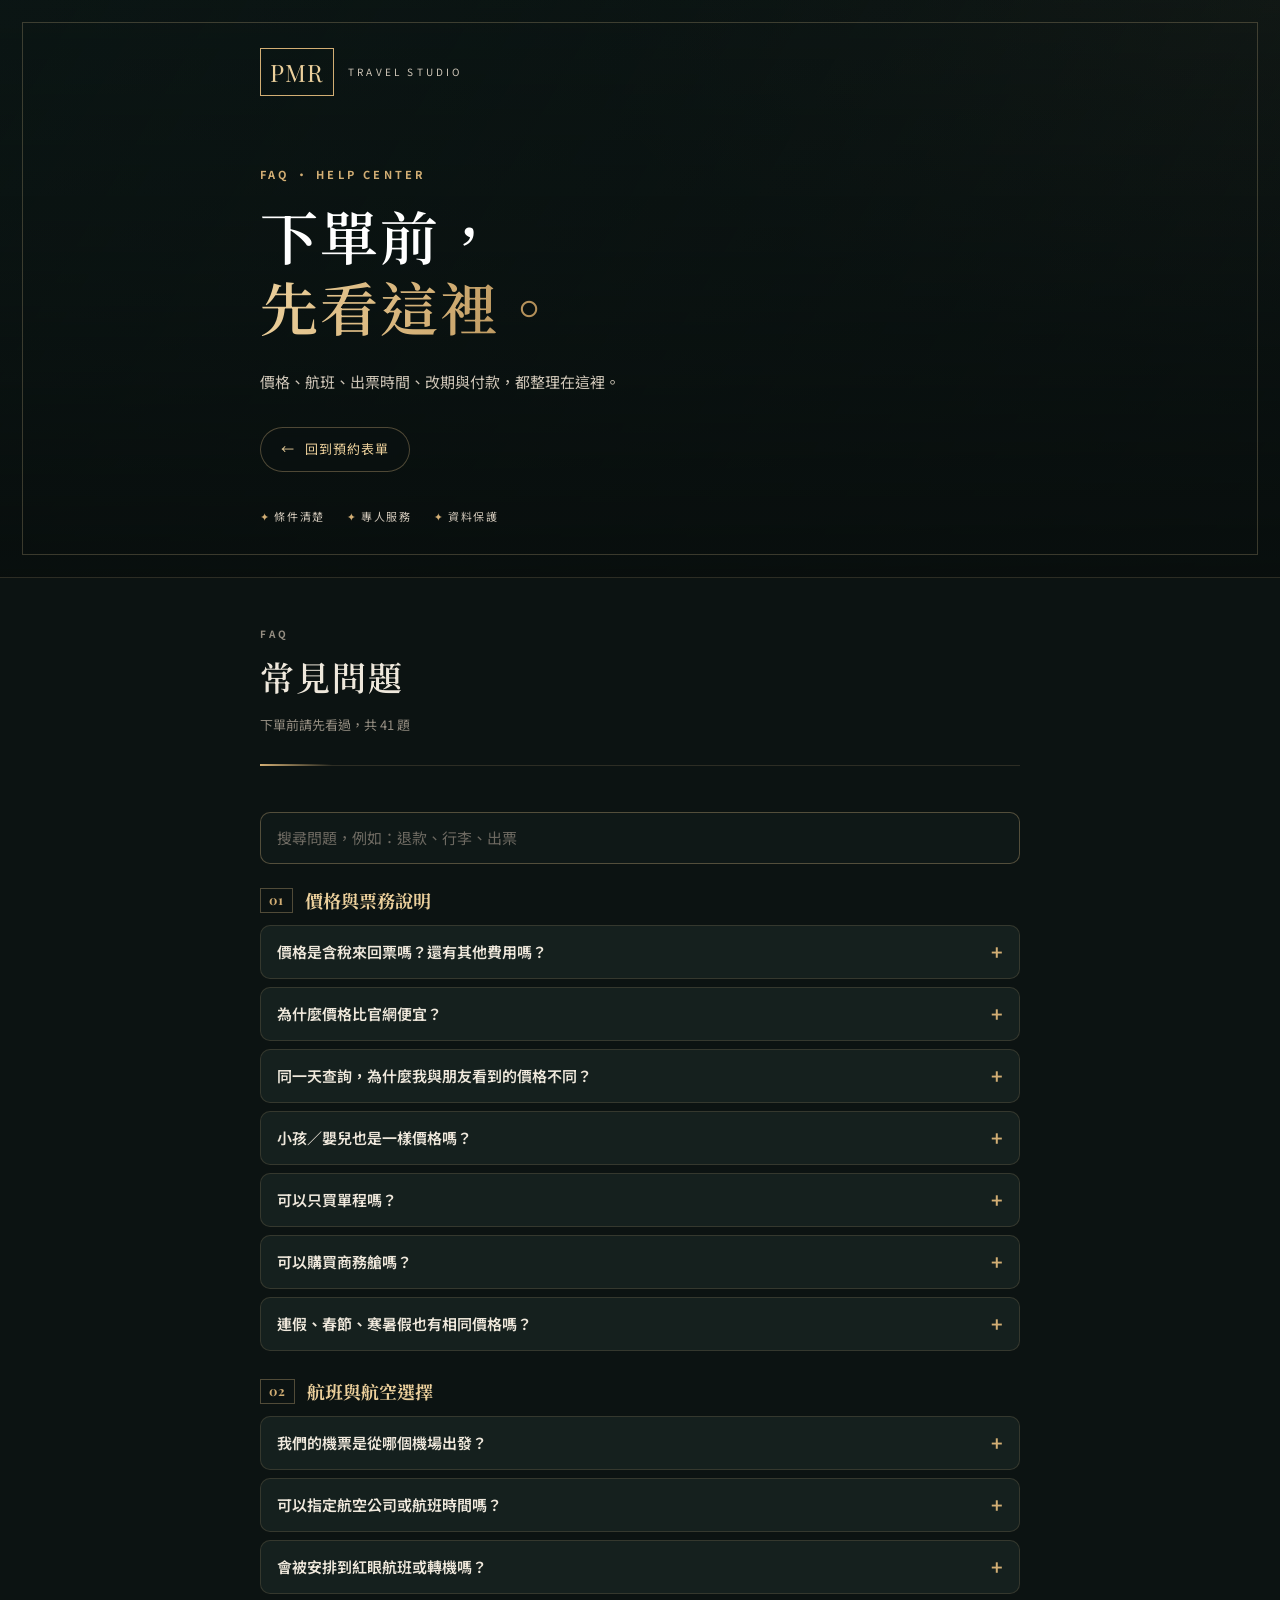
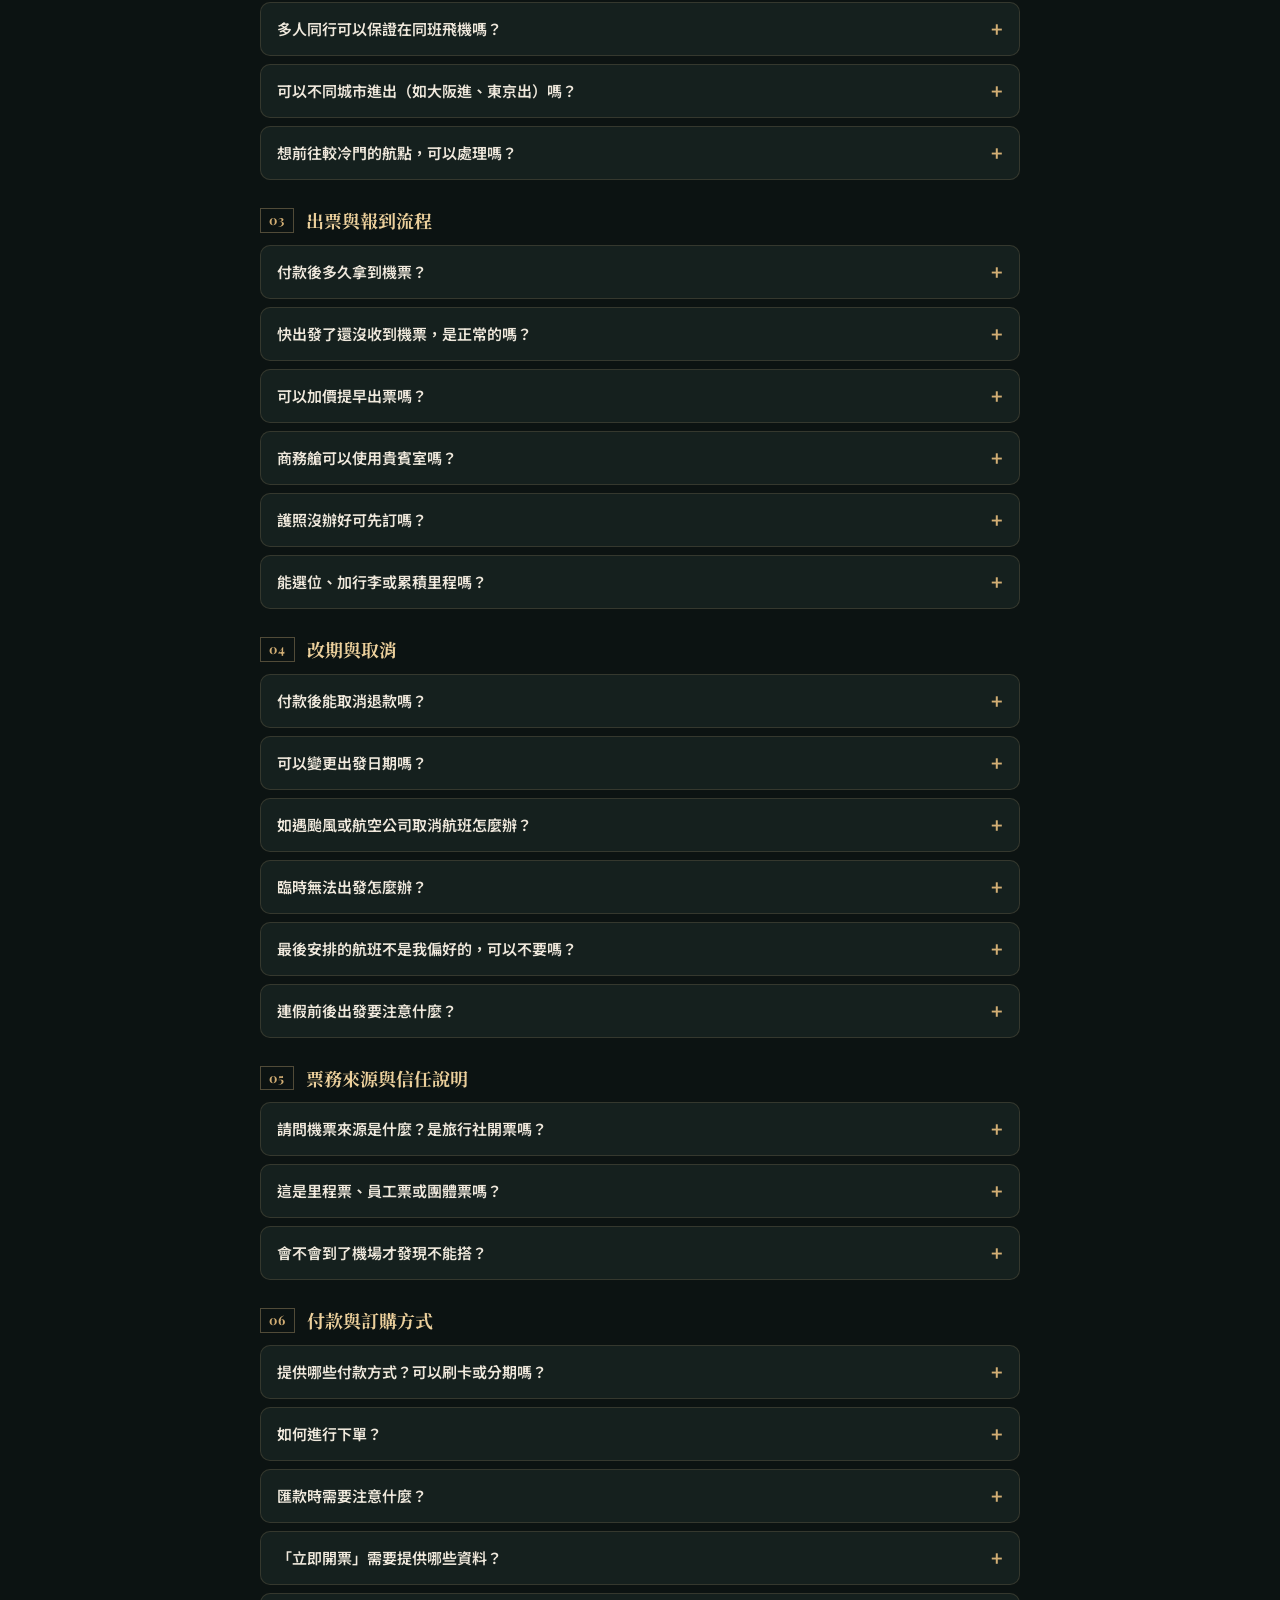
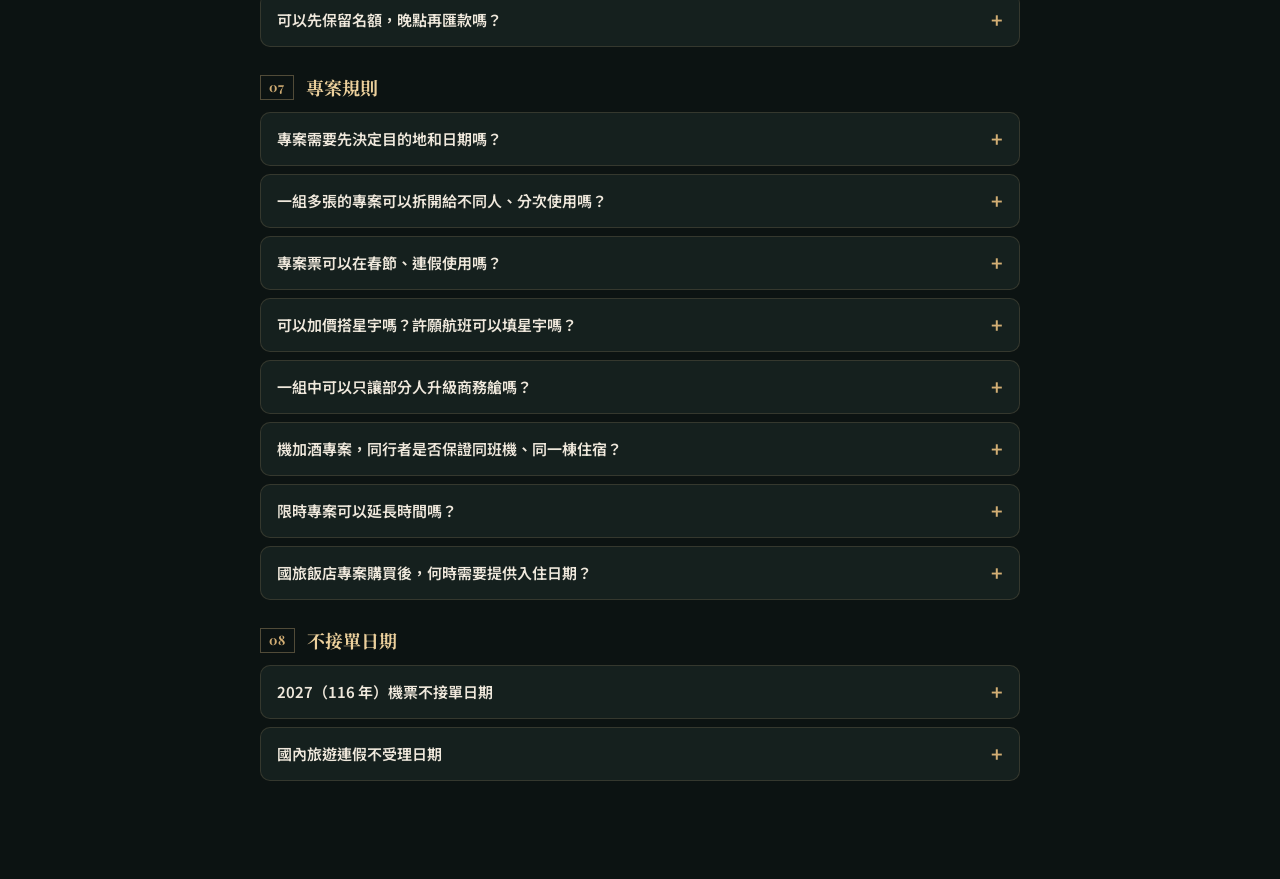
==== commit 1ea184f4: "常見問題：暫停加價星宇、許願航班不可填星宇" ====
--- a/faq.html
+++ b/faq.html
@@ -26,17 +26,17 @@
   <div class="faq-search"><input id="faqSearch" type="search" placeholder="搜尋問題，例如：退款、行李、出票" aria-label="搜尋常見問題" /></div>
   <div class="faq-groups" id="faqGroups">
     <div class="faq-group"><h3><span>01</span>價格與票務說明</h3>
-      <details class="faq-item"><summary>價格是含稅來回票嗎？還有其他費用嗎？</summary><p>是的，所示價格皆為「含稅來回票」，除星宇與商務艙加價外，不另加收其他費用。</p></details>
+      <details class="faq-item"><summary>價格是含稅來回票嗎？還有其他費用嗎？</summary><p>是的，所示價格皆為「含稅來回票」，除商務艙升級加價外，不另加收其他費用。</p></details>
       <details class="faq-item"><summary>為什麼價格比官網便宜？</summary><p>我們透過特約管道取得優惠票價。專案價格僅限當日有效。</p></details>
       <details class="faq-item"><summary>同一天查詢，為什麼我與朋友看到的價格不同？</summary><p>機票價格本身會浮動，與自行購買機票的情況相同。</p></details>
       <details class="faq-item"><summary>小孩／嬰兒也是一樣價格嗎？</summary><p>是的。特惠票通常於出發前兩週出票，若屆時兒童機位售罄將無法補位，建議直接為兒童購買一張票。</p></details>
       <details class="faq-item"><summary>可以只買單程嗎？</summary><p>本專案僅提供來回機票，無法單買單程。</p></details>
-      <details class="faq-item"><summary>可以購買商務艙嗎？</summary><p>可以。商務艙與加價星宇皆須於下單時一併確認、一併購買。若商務艙行程需轉機，國內線航段通常未設商務艙，該段會以經濟艙搭乘，國際線航段則為商務艙。</p></details>
+      <details class="faq-item"><summary>可以購買商務艙嗎？</summary><p>可以。商務艙須於下單時一併確認、一併購買。若商務艙行程需轉機，國內線航段通常未設商務艙，該段會以經濟艙搭乘，國際線航段則為商務艙。</p></details>
       <details class="faq-item"><summary>連假、春節、寒暑假也有相同價格嗎？</summary><p>旺季日期需先確認機位與是否開放，請先提供出發日期給我們查詢，並參考下方「不接單日期」。</p></details>
     </div>
     <div class="faq-group"><h3><span>02</span>航班與航空選擇</h3>
       <details class="faq-item"><summary>我們的機票是從哪個機場出發？</summary><p>優惠票一律由桃園機場（TPE）出發與返回。</p></details>
-      <details class="faq-item"><summary>可以指定航空公司或航班時間嗎？</summary><p>可以！匯款完成後，請於「立即開票」表單填寫去程、回程各最多 3 個許願航班，我們會盡力安排（選星宇需加價 $2,000／人，指定專案除外）。優惠價票種除團體票不保證是許願航班，但保證為許願當天航班，建議行程從第二天開始安排。</p></details>
+      <details class="faq-item"><summary>可以指定航空公司或航班時間嗎？</summary><p>可以！匯款完成後，請於「立即開票」表單填寫去程、回程各最多 3 個許願航班，我們會盡力安排。⚠️ 目前暫停星宇：無法加價指定星宇，許願航班也不可填寫星宇航空。優惠價票種除團體票不保證是許願航班，但保證為許願當天航班，建議行程從第二天開始安排。</p></details>
       <details class="faq-item"><summary>會被安排到紅眼航班或轉機嗎？</summary><p>非旅遊旺季皆安排直飛且非紅眼航班；僅在旺季機位極滿時才可能調整。</p></details>
       <details class="faq-item"><summary>多人同行可以保證在同班飛機嗎？</summary><p>9 人（含）以內訂單皆會安排在同一班飛機；20 人（含以上）可團體使用促銷票，15 天內出票。</p></details>
       <details class="faq-item"><summary>可以不同城市進出（如大阪進、東京出）嗎？</summary><p>依專案而定。專案說明有標示「可不同點進出」者才適用，其餘為從台灣出發、同一航點來回。</p></details>
@@ -67,14 +67,14 @@
       <details class="faq-item"><summary>提供哪些付款方式？可以刷卡或分期嗎？</summary><p>目前僅提供「銀行轉帳」，暫不支援刷卡及分期付款。不提供發票或收據。</p></details>
       <details class="faq-item"><summary>如何進行下單？</summary><p>請在本頁填寫預約單並送出，取得專屬匯款帳號後完成轉帳；我們對帳無誤後，再請您填寫「立即開票」表單，提供旅客資料與許願航班。</p></details>
       <details class="faq-item"><summary>匯款時需要注意什麼？</summary><p>轉帳備註請填寫旅遊名稱，例如「歐洲旅遊」、「泰國旅遊」。轉帳完成後，請提供帳號後五碼或明細截圖，我們會儘速為您確認。</p></details>
-      <details class="faq-item"><summary>「立即開票」需要提供哪些資料？</summary><p>旅客中英文姓名、生日、護照號碼與效期、聯絡電話、LINE ID、出發與回程日期、許願航班。資料將作為訂位與開票依據，送出前請再次核對。</p></details>
+      <details class="faq-item"><summary>「立即開票」需要提供哪些資料？</summary><p>旅客中英文姓名、生日、護照號碼與效期、聯絡電話、LINE ID、出發與回程日期、許願航班（目前不可填寫星宇航空）。資料將作為訂位與開票依據，送出前請再次核對。</p></details>
       <details class="faq-item"><summary>可以先保留名額，晚點再匯款嗎？</summary><p>需完成匯款並對帳無誤才算購買成功，無法預先保留。如需延後匯款，請於匯款前再與我們確認是否仍有名額。</p></details>
     </div>
     <div class="faq-group"><h3><span>07</span>專案規則</h3>
       <details class="faq-item"><summary>專案需要先決定目的地和日期嗎？</summary><p>不需要。多數專案可先購買，兌換時再選擇航點與日期，於效期內使用即可。效期與可選航點依各專案說明為準。</p></details>
       <details class="faq-item"><summary>一組多張的專案可以拆開給不同人、分次使用嗎？</summary><p>專案內有標示「可拆開使用」者，每張皆可分開、單人使用。</p></details>
       <details class="faq-item"><summary>專案票可以在春節、連假使用嗎？</summary><p>依專案而定。許多特價專案不適用春節、聖誕、跨年及連假，請以專案說明為準。</p></details>
-      <details class="faq-item"><summary>特價或限時專案可以加價搭星宇嗎？</summary><p>依專案而定。部分限時專案限搭傳統航空、無法加價指定星宇；其餘一般專案可加價指定星宇，每人 NT$2,000。</p></details>
+      <details class="faq-item"><summary>可以加價搭星宇嗎？許願航班可以填星宇嗎？</summary><p>目前暫停受理星宇：所有專案皆無法加價指定星宇，許願航班也不可填寫星宇航空。恢復時會另行公告。</p></details>
       <details class="faq-item"><summary>一組中可以只讓部分人升級商務艙嗎？</summary><p>可以，需於下單時一併確認，升級費用依升級人數逐位計算。</p></details>
       <details class="faq-item"><summary>機加酒專案，同行者是否保證同班機、同一棟住宿？</summary><p>我們會盡量為同行者安排相同航班與住宿；但因屬特別優惠專案，航空與飯店端無法保證一定相同。</p></details>
       <details class="faq-item"><summary>限時專案可以延長時間嗎？</summary><p>限時專案僅在公告時間內受理，不另延長。</p></details>
@@ -90,6 +90,6 @@
   <p class="faq-empty" id="faqEmpty" hidden>找不到相關問題，請直接透過 LINE 詢問我們。</p>
 </section>
   </main>
-  <script src="./faq.js?v=20261006i"></script>
+  <script src="./faq.js?v=20261018a"></script>
 </body>
 </html>
--- a/styles.css
+++ b/styles.css
@@ -223,3 +223,10 @@
 .faq-empty{color:var(--muted);text-align:center;padding:24px 0}
 .hero-links{display:flex;flex-wrap:wrap;gap:10px;align-self:flex-start;margin-top:30px}
 .hero-links .hero-link{margin-top:0}
+.type-switch{margin-bottom:18px}
+
+.ai-amount{margin-top:14px;padding:16px 18px;border-radius:14px;border:1px solid rgba(201,169,110,.45);background:rgba(201,169,110,.08);font-size:14px;line-height:1.7}
+.ai-amount .ai-title{font-weight:700;margin:0 0 4px}
+.ai-amount .ai-calc{margin:0 0 6px}
+.ai-amount .ai-miss{margin:0 0 6px;color:#b45309}
+.ai-amount .ai-warn{margin:0;font-size:13px;opacity:.85}
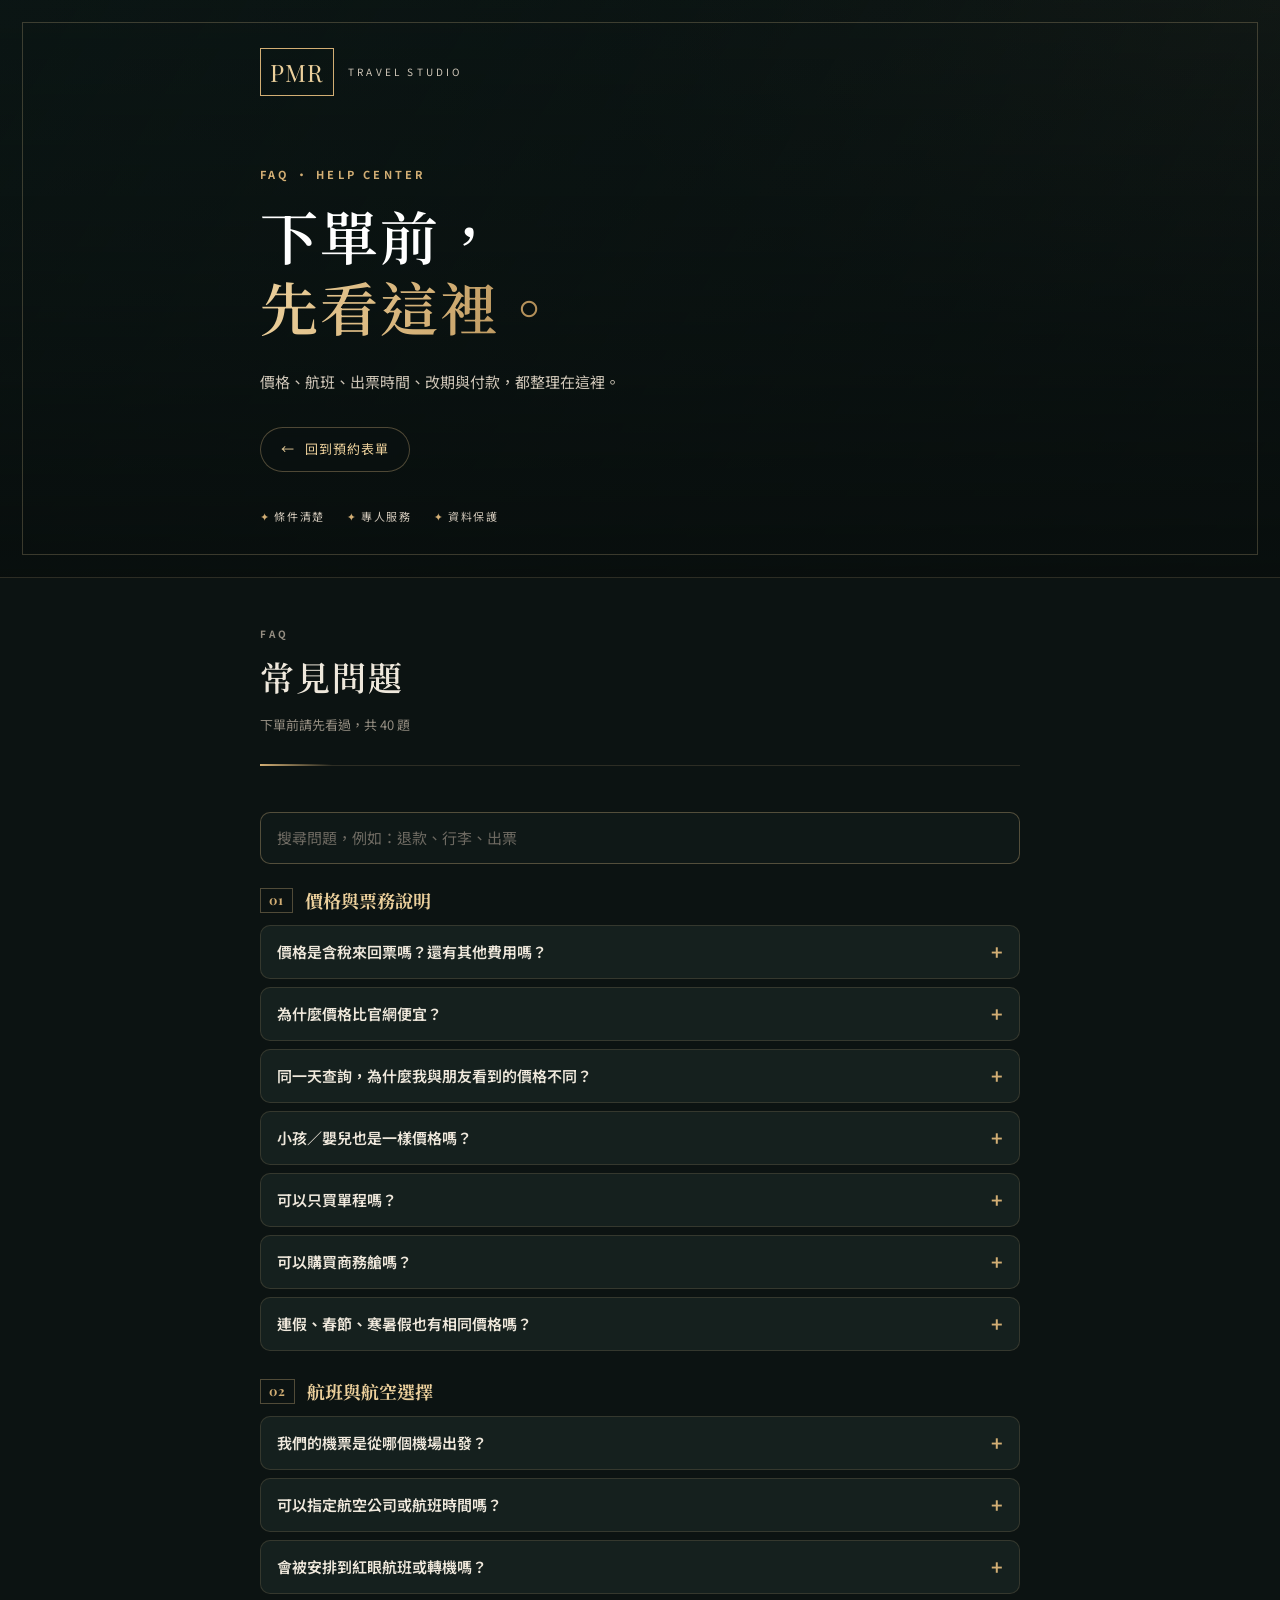
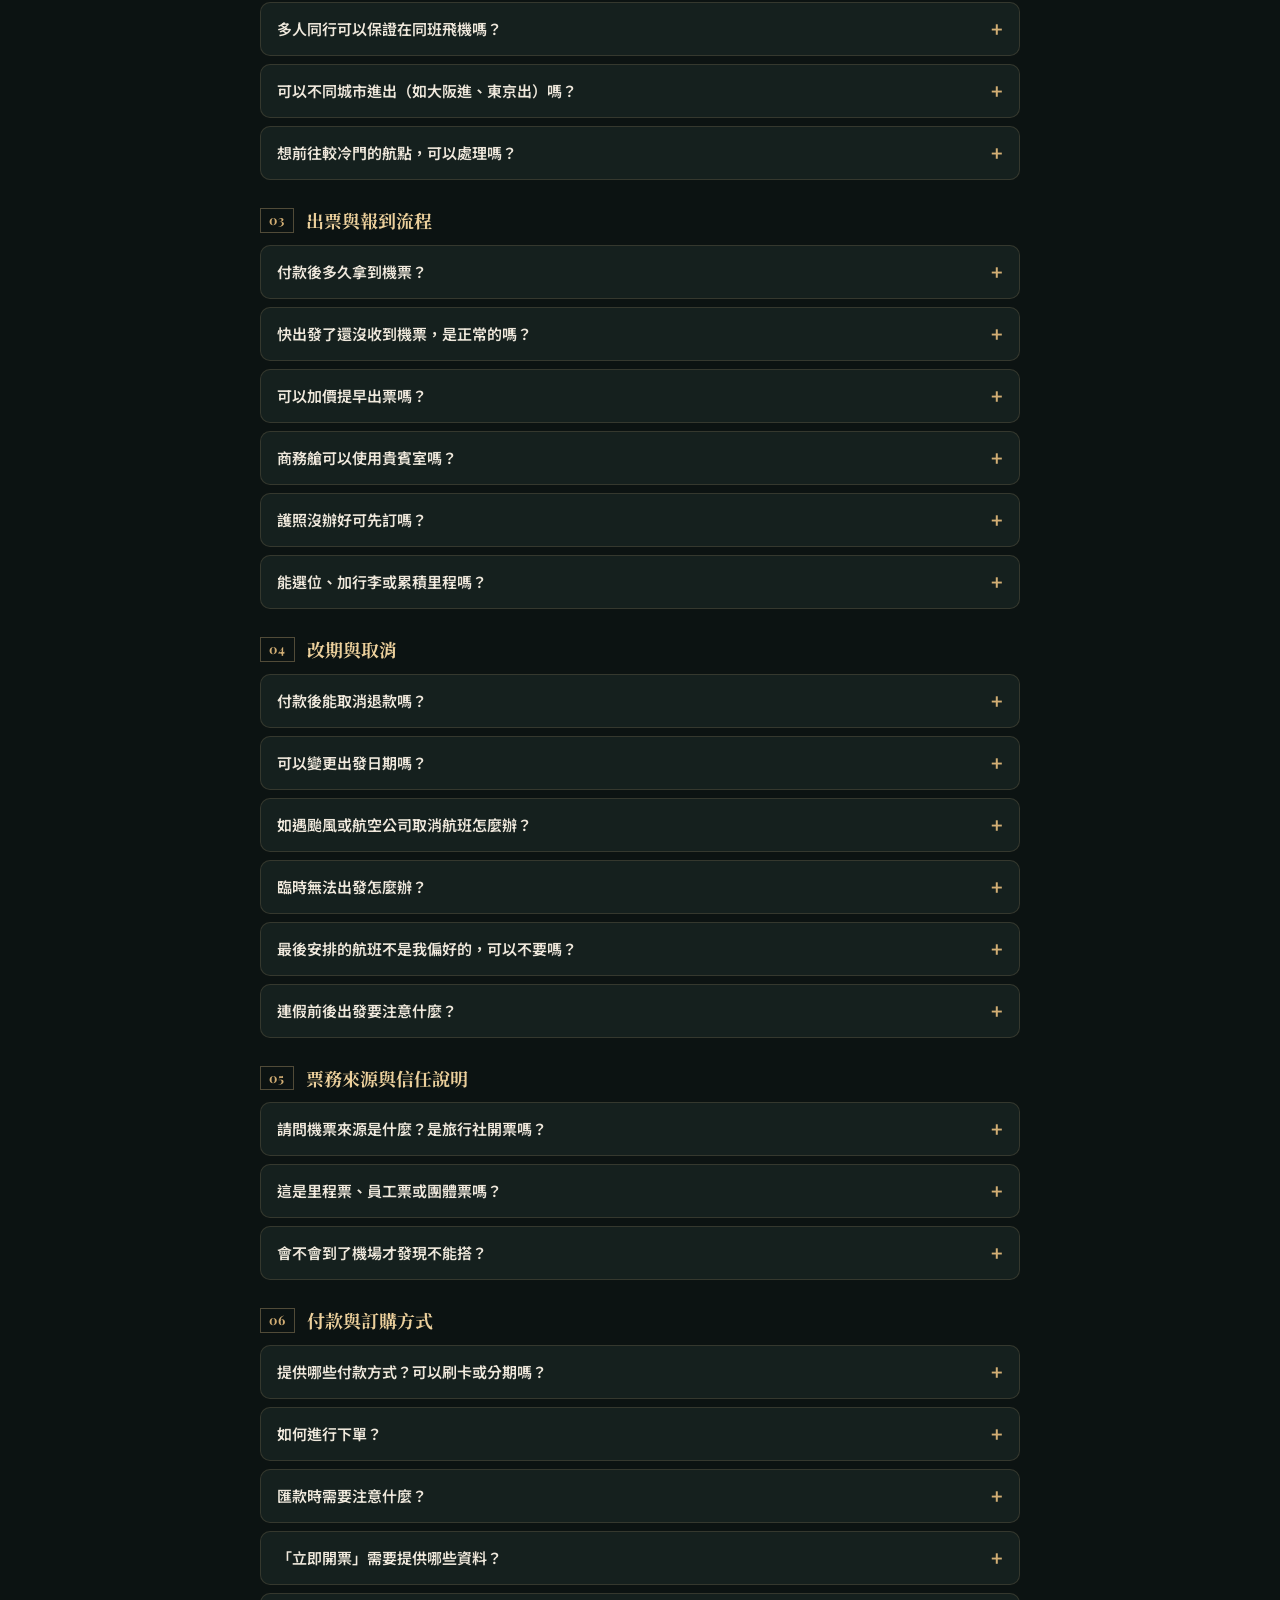
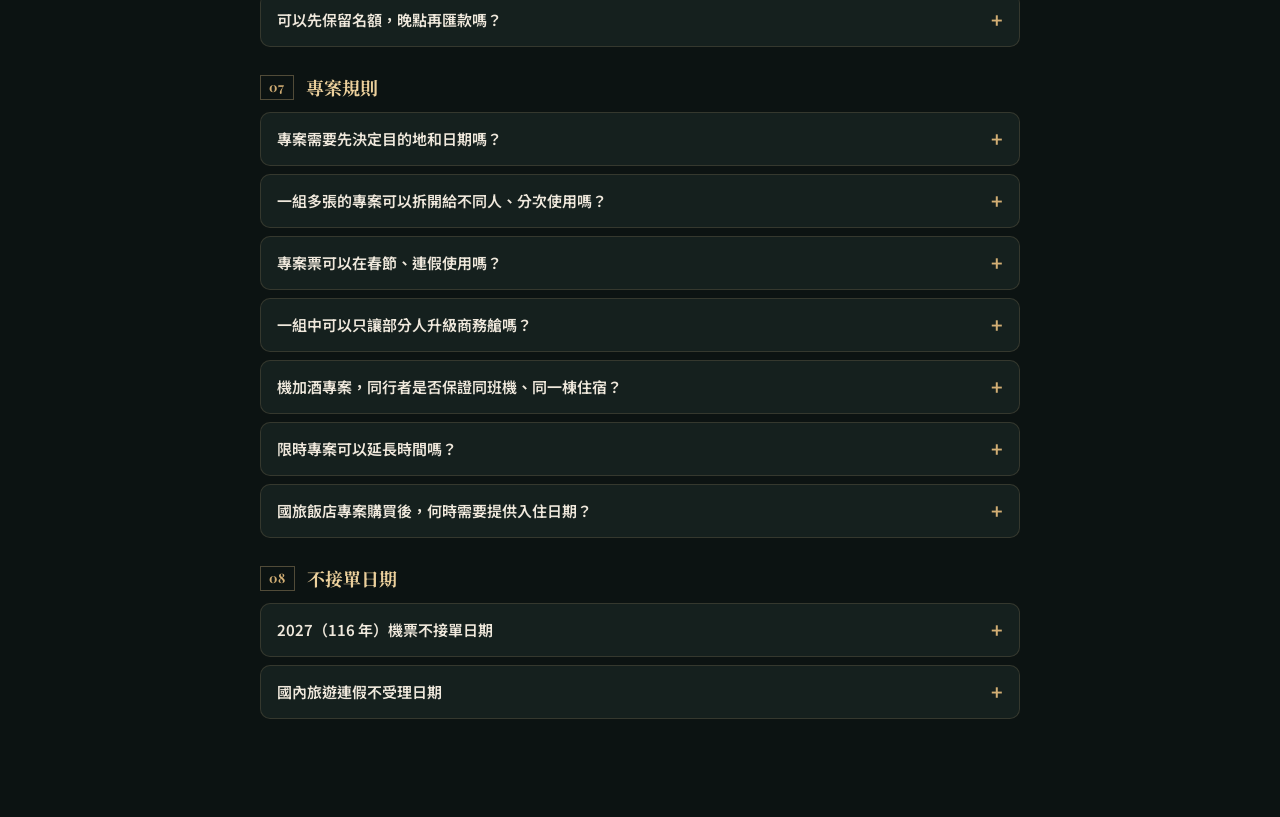
==== commit 7030070a: "常見問題：刪除星宇加價那一題" ====
--- a/faq.html
+++ b/faq.html
@@ -22,7 +22,7 @@
     </section>
 
 <section class="faq-panel" id="faq">
-  <div class="panel-heading"><p>FAQ</p><h2>常見問題</h2><span>下單前請先看過，共 41 題</span></div>
+  <div class="panel-heading"><p>FAQ</p><h2>常見問題</h2><span>下單前請先看過，共 40 題</span></div>
   <div class="faq-search"><input id="faqSearch" type="search" placeholder="搜尋問題，例如：退款、行李、出票" aria-label="搜尋常見問題" /></div>
   <div class="faq-groups" id="faqGroups">
     <div class="faq-group"><h3><span>01</span>價格與票務說明</h3>
@@ -74,7 +74,6 @@
       <details class="faq-item"><summary>專案需要先決定目的地和日期嗎？</summary><p>不需要。多數專案可先購買，兌換時再選擇航點與日期，於效期內使用即可。效期與可選航點依各專案說明為準。</p></details>
       <details class="faq-item"><summary>一組多張的專案可以拆開給不同人、分次使用嗎？</summary><p>專案內有標示「可拆開使用」者，每張皆可分開、單人使用。</p></details>
       <details class="faq-item"><summary>專案票可以在春節、連假使用嗎？</summary><p>依專案而定。許多特價專案不適用春節、聖誕、跨年及連假，請以專案說明為準。</p></details>
-      <details class="faq-item"><summary>可以加價搭星宇嗎？許願航班可以填星宇嗎？</summary><p>目前暫停受理星宇：所有專案皆無法加價指定星宇，許願航班也不可填寫星宇航空。恢復時會另行公告。</p></details>
       <details class="faq-item"><summary>一組中可以只讓部分人升級商務艙嗎？</summary><p>可以，需於下單時一併確認，升級費用依升級人數逐位計算。</p></details>
       <details class="faq-item"><summary>機加酒專案，同行者是否保證同班機、同一棟住宿？</summary><p>我們會盡量為同行者安排相同航班與住宿；但因屬特別優惠專案，航空與飯店端無法保證一定相同。</p></details>
       <details class="faq-item"><summary>限時專案可以延長時間嗎？</summary><p>限時專案僅在公告時間內受理，不另延長。</p></details>
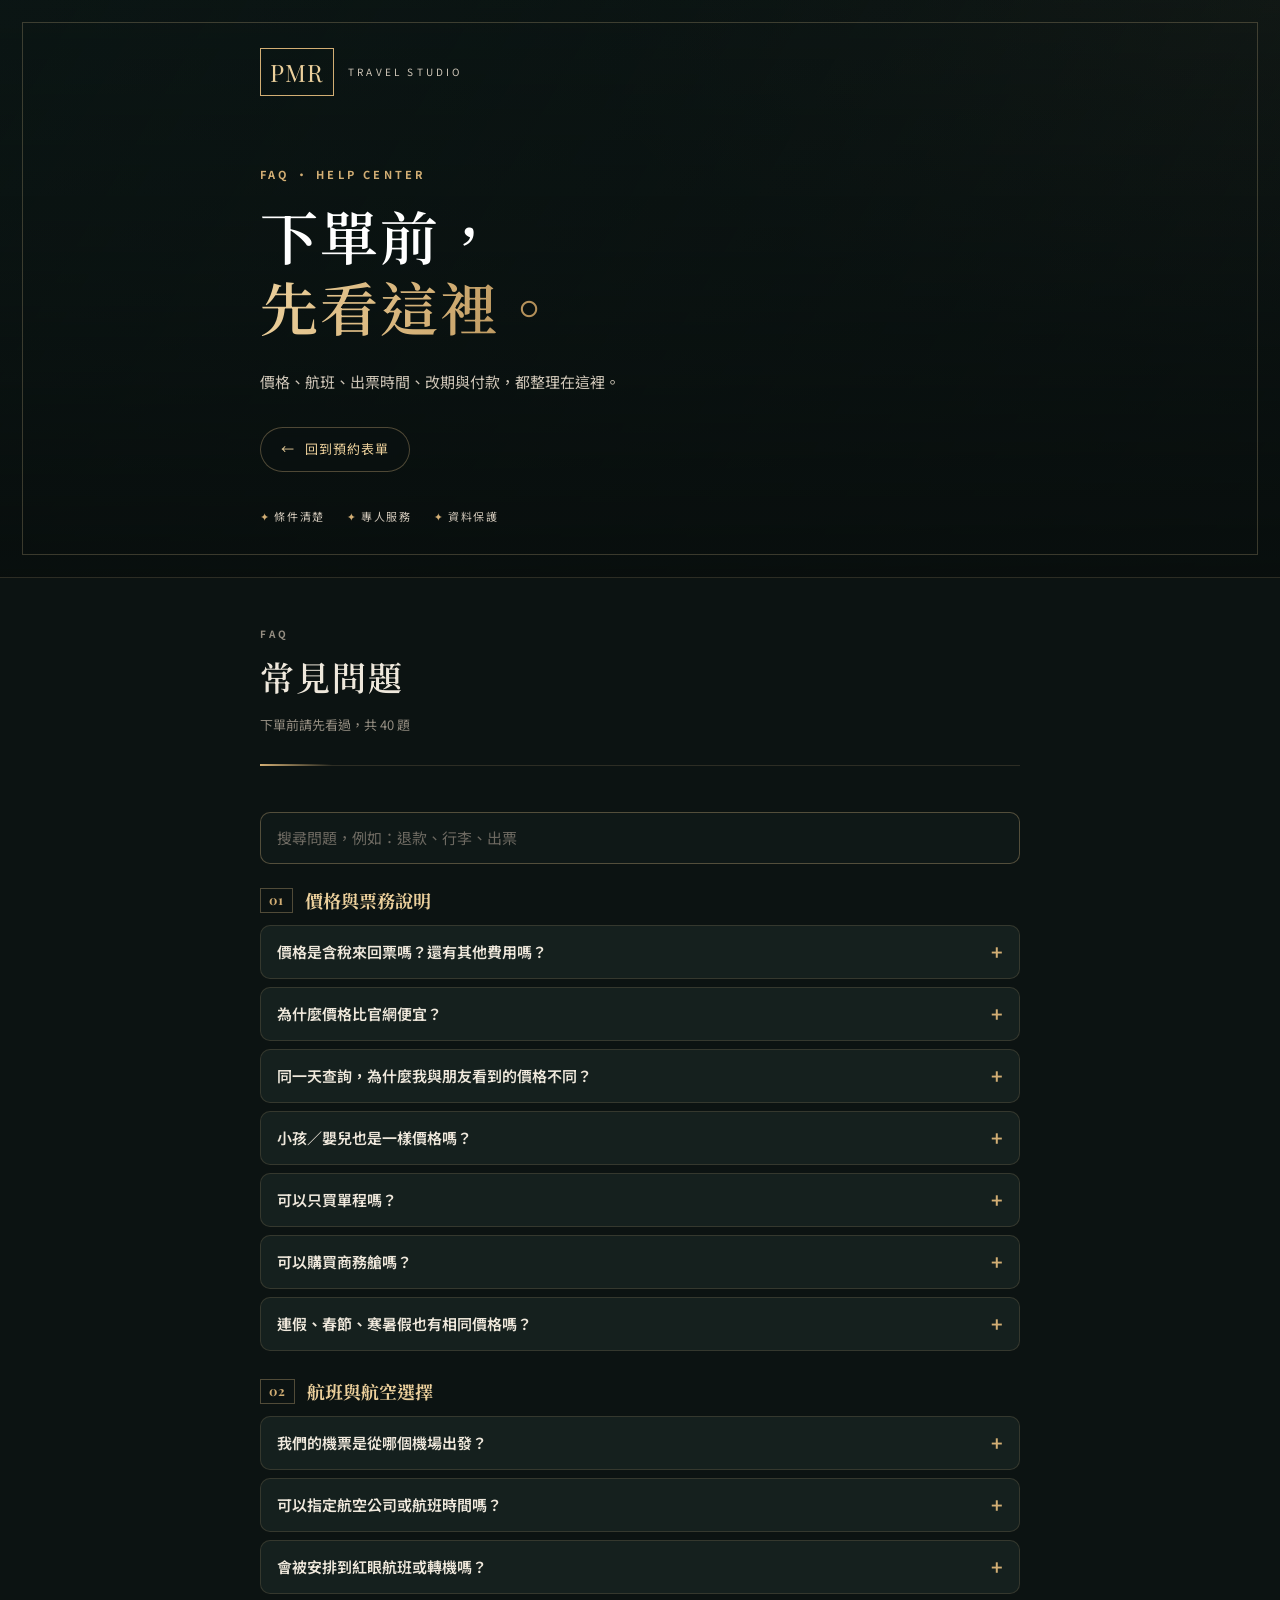
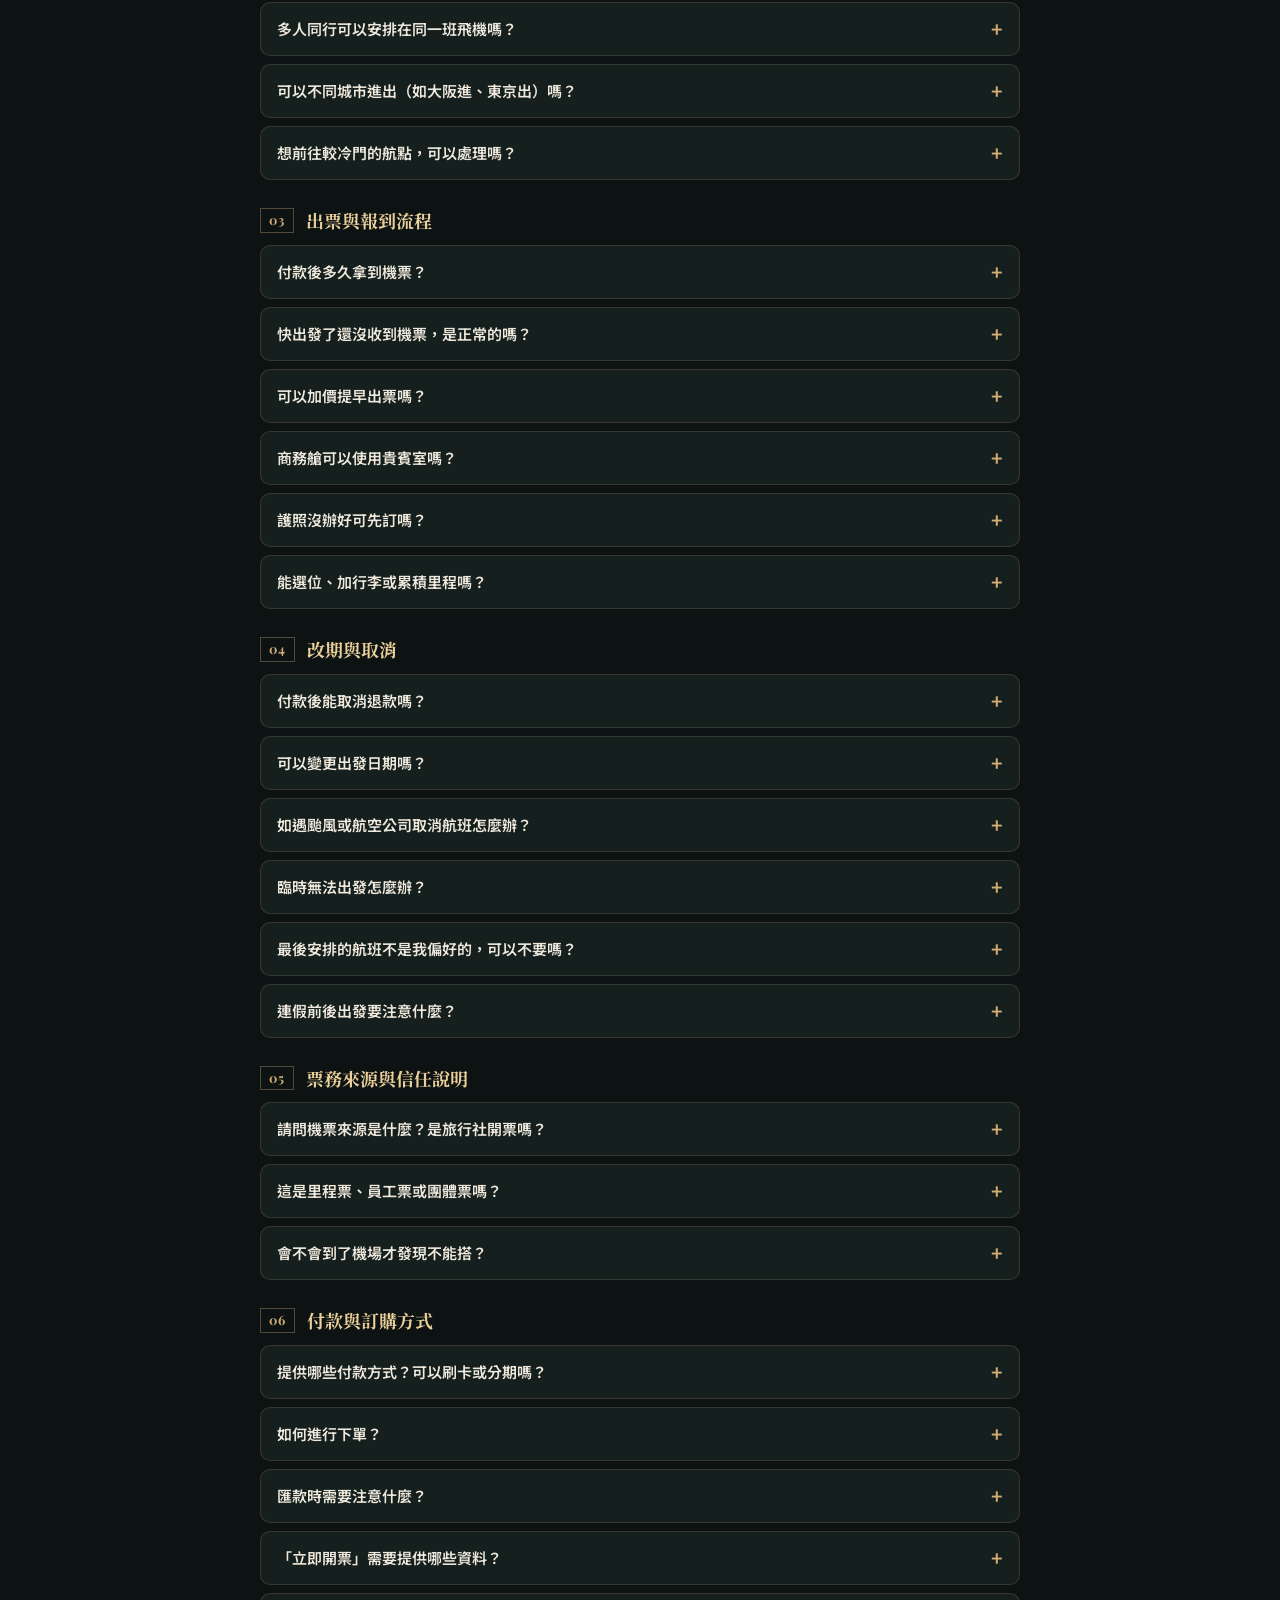
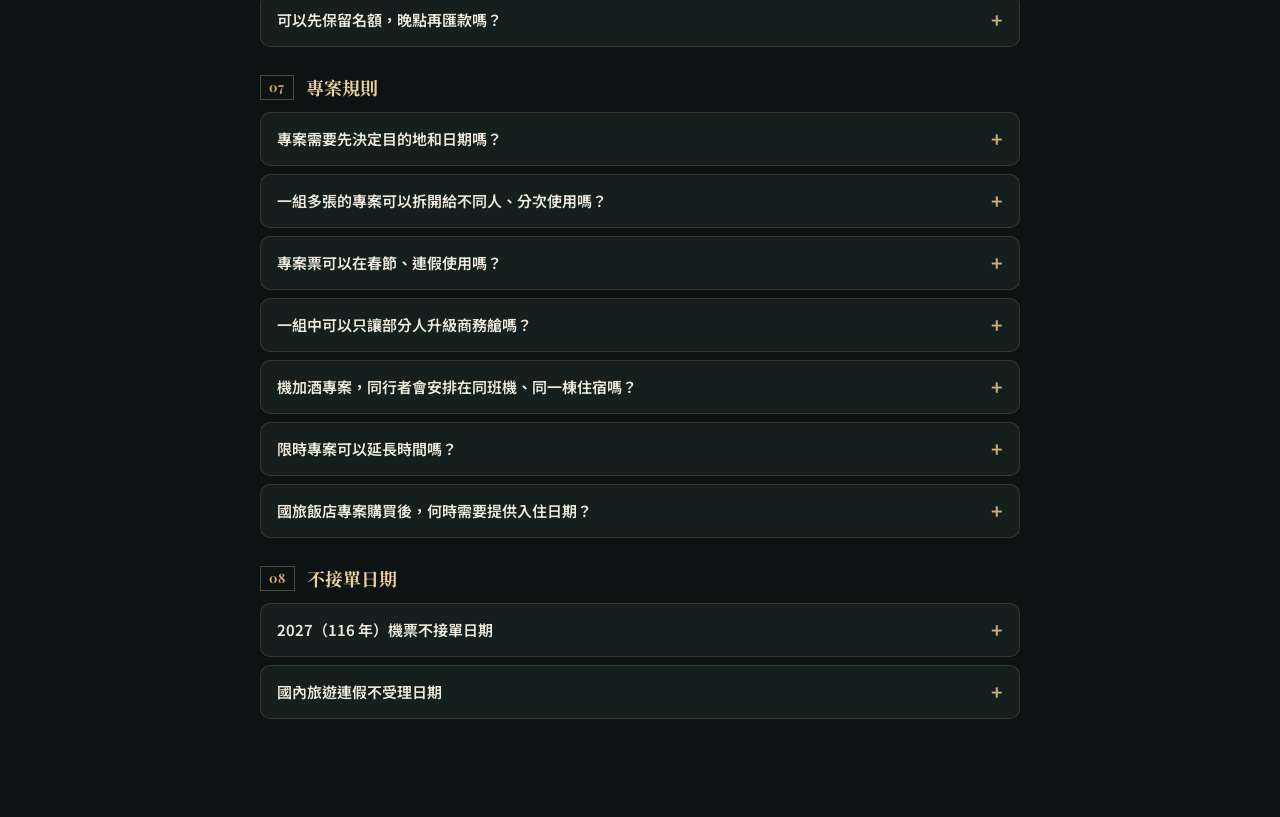
==== commit 2a57a88c: "常見問題：移除「保證」等過於肯定的用語" ====
--- a/faq.html
+++ b/faq.html
@@ -35,39 +35,39 @@
       <details class="faq-item"><summary>連假、春節、寒暑假也有相同價格嗎？</summary><p>旺季日期需先確認機位與是否開放，請先提供出發日期給我們查詢，並參考下方「不接單日期」。</p></details>
     </div>
     <div class="faq-group"><h3><span>02</span>航班與航空選擇</h3>
-      <details class="faq-item"><summary>我們的機票是從哪個機場出發？</summary><p>優惠票一律由桃園機場（TPE）出發與返回。</p></details>
-      <details class="faq-item"><summary>可以指定航空公司或航班時間嗎？</summary><p>可以！匯款完成後，請於「立即開票」表單填寫去程、回程各最多 3 個許願航班，我們會盡力安排。⚠️ 目前暫停星宇：無法加價指定星宇，許願航班也不可填寫星宇航空。優惠價票種除團體票不保證是許願航班，但保證為許願當天航班，建議行程從第二天開始安排。</p></details>
-      <details class="faq-item"><summary>會被安排到紅眼航班或轉機嗎？</summary><p>非旅遊旺季皆安排直飛且非紅眼航班；僅在旺季機位極滿時才可能調整。</p></details>
-      <details class="faq-item"><summary>多人同行可以保證在同班飛機嗎？</summary><p>9 人（含）以內訂單皆會安排在同一班飛機；20 人（含以上）可團體使用促銷票，15 天內出票。</p></details>
+      <details class="faq-item"><summary>我們的機票是從哪個機場出發？</summary><p>優惠票原則上由桃園機場（TPE）出發與返回。</p></details>
+      <details class="faq-item"><summary>可以指定航空公司或航班時間嗎？</summary><p>可以！匯款完成後，請於「立即開票」表單填寫去程、回程各最多 3 個許願航班，我們會盡力安排。⚠️ 10/18 起新購買的專案暫停星宇：無法加價指定星宇，許願航班也不可填寫星宇航空（已購買的專案不受影響）。許願航班為優先安排的參考，實際航班依當時機位而定；原則上會安排在許願的出發日期，建議行程從第二天開始安排。</p></details>
+      <details class="faq-item"><summary>會被安排到紅眼航班或轉機嗎？</summary><p>非旅遊旺季會以直飛、非紅眼航班為優先安排；旺季或機位較滿時，可能需要調整。</p></details>
+      <details class="faq-item"><summary>多人同行可以安排在同一班飛機嗎？</summary><p>9 人（含）以內的訂單，會盡量安排在同一班飛機；20 人（含）以上可使用團體促銷票，於 15 天內出票。</p></details>
       <details class="faq-item"><summary>可以不同城市進出（如大阪進、東京出）嗎？</summary><p>依專案而定。專案說明有標示「可不同點進出」者才適用，其餘為從台灣出發、同一航點來回。</p></details>
       <details class="faq-item"><summary>想前往較冷門的航點，可以處理嗎？</summary><p>可以，請告訴我們目的地與日期，我們會先為您確認可行性並盡快回覆。</p></details>
     </div>
     <div class="faq-group"><h3><span>03</span>出票與報到流程</h3>
       <details class="faq-item"><summary>付款後多久拿到機票？</summary><p>出發前兩週至前一天 18:00 前開立發送。</p></details>
-      <details class="faq-item"><summary>快出發了還沒收到機票，是正常的嗎？</summary><p>正常。電子機票會在出發前兩週至前一天 18:00 前陸續提供；只要已完成匯款與「立即開票」填單，我們一定會完成開票，請放心。</p></details>
+      <details class="faq-item"><summary>快出發了還沒收到機票，是正常的嗎？</summary><p>正常。電子機票會在出發前兩週至前一天 18:00 前陸續提供；只要已完成匯款與「立即開票」填單，我們會依流程陸續完成開票，請耐心等候。</p></details>
       <details class="faq-item"><summary>可以加價提早出票嗎？</summary><p>目前沒有提早出票的方案，電子機票統一於出發前兩週至前一天 18:00 前提供。</p></details>
-      <details class="faq-item"><summary>商務艙可以使用貴賓室嗎？</summary><p>可以！</p></details>
+      <details class="faq-item"><summary>商務艙可以使用貴賓室嗎？</summary><p>一般可以使用，實際依航空公司與機場的貴賓室規定為準。</p></details>
       <details class="faq-item"><summary>護照沒辦好可先訂嗎？</summary><p>可以！先預訂，辦妥後再補資料。護照即將到期者也可出票，建議儘早換發。</p></details>
-      <details class="faq-item"><summary>能選位、加行李或累積里程嗎？</summary><p>行李：預設託運 23kg＋手提 7kg（廉航依其規定），加購可於機場現場辦理。選位：憑電子機票至官網線上報到與選位。里程：不保證可累積，部分票種為團體票送單無法累積，可自行確認線上補登里程。</p></details>
+      <details class="faq-item"><summary>能選位、加行李或累積里程嗎？</summary><p>行李：預設託運 23kg＋手提 7kg（廉航依其規定），加購可於機場現場辦理。選位：憑電子機票至官網線上報到與選位。里程：能否累積依票種而定，部分票種（如團體票）無法累積，可自行向航空公司確認或線上補登。</p></details>
     </div>
     <div class="faq-group"><h3><span>04</span>改期與取消</h3>
       <details class="faq-item"><summary>付款後能取消退款嗎？</summary><p>下訂後無法取消或退款。</p></details>
       <details class="faq-item"><summary>可以變更出發日期嗎？</summary><p>限下單 3 天內提出，且僅能改為「當月其他日期」。</p></details>
       <details class="faq-item"><summary>如遇颱風或航空公司取消航班怎麼辦？</summary><p>天氣狀況我們普遍建議改期，當月任一時段都可以，沒有限定往前往後幾天。若要如期開票，請留意以下事項：（1）開票後若航班有任何變動，需要自行與航空公司聯繫處理更改事宜，這邊無法協助；若開票航班被取消，我們不再額外退款，需自行與航空公司聯繫更改日期事宜。（2）保險是否可以理賠，需自行與保險公司接洽聯繫。</p></details>
       <details class="faq-item"><summary>臨時無法出發怎麼辦？</summary><p>因個人因素（如生病）無法出發，恕無法退款，這與自行購買機票的規定相同。</p></details>
-      <details class="faq-item"><summary>最後安排的航班不是我偏好的，可以不要嗎？</summary><p>安排的航班保證為許願當天，但無法保證是許願的哪一班，因此恕不接受因航班時段而退票或退款。</p></details>
+      <details class="faq-item"><summary>最後安排的航班不是我偏好的，可以不要嗎？</summary><p>航班會以許願的出發日期為原則安排，但無法指定是許願的哪一班，因此恕不接受因航班時段而退票或退款。</p></details>
       <details class="faq-item"><summary>連假前後出發要注意什麼？</summary><p>連假前後極少數情況下可能出現開票狀況，雖然機率很低，仍建議出發日期盡量避開連假前後，行程會更有保障。</p></details>
     </div>
     <div class="faq-group"><h3><span>05</span>票務來源與信任說明</h3>
-      <details class="faq-item"><summary>請問機票來源是什麼？是旅行社開票嗎？</summary><p>是的，我們的機票皆由合法合作旅行社開立，開票後均可正常報到與搭乘，請您放心。</p></details>
+      <details class="faq-item"><summary>請問機票來源是什麼？是旅行社開票嗎？</summary><p>是的，我們的機票由合法合作的旅行社開立，開票後即為正式電子機票，可依航空公司規定辦理報到與搭乘。</p></details>
       <details class="faq-item"><summary>這是里程票、員工票或團體票嗎？</summary><p>不是。這不是里程票、員工票或團體票，而是透過商業特約管道取得的優惠專案票。</p></details>
-      <details class="faq-item"><summary>會不會到了機場才發現不能搭？</summary><p>完全不會！開票完成後會提供正式的電子機票，您可隨時至航空公司官網查詢確認。</p></details>
+      <details class="faq-item"><summary>會不會到了機場才發現不能搭？</summary><p>開票完成後會提供正式的電子機票，建議收到後先至航空公司官網查詢訂位，確認資料無誤。</p></details>
     </div>
     <div class="faq-group"><h3><span>06</span>付款與訂購方式</h3>
       <details class="faq-item"><summary>提供哪些付款方式？可以刷卡或分期嗎？</summary><p>目前僅提供「銀行轉帳」，暫不支援刷卡及分期付款。不提供發票或收據。</p></details>
       <details class="faq-item"><summary>如何進行下單？</summary><p>請在本頁填寫預約單並送出，取得專屬匯款帳號後完成轉帳；我們對帳無誤後，再請您填寫「立即開票」表單，提供旅客資料與許願航班。</p></details>
       <details class="faq-item"><summary>匯款時需要注意什麼？</summary><p>轉帳備註請填寫旅遊名稱，例如「歐洲旅遊」、「泰國旅遊」。轉帳完成後，請提供帳號後五碼或明細截圖，我們會儘速為您確認。</p></details>
-      <details class="faq-item"><summary>「立即開票」需要提供哪些資料？</summary><p>旅客中英文姓名、生日、護照號碼與效期、聯絡電話、LINE ID、出發與回程日期、許願航班（目前不可填寫星宇航空）。資料將作為訂位與開票依據，送出前請再次核對。</p></details>
+      <details class="faq-item"><summary>「立即開票」需要提供哪些資料？</summary><p>旅客中英文姓名、生日、護照號碼與效期、聯絡電話、LINE ID、出發與回程日期、許願航班（10/18 起新購買的專案不可填寫星宇航空）。資料將作為訂位與開票依據，送出前請再次核對。</p></details>
       <details class="faq-item"><summary>可以先保留名額，晚點再匯款嗎？</summary><p>需完成匯款並對帳無誤才算購買成功，無法預先保留。如需延後匯款，請於匯款前再與我們確認是否仍有名額。</p></details>
     </div>
     <div class="faq-group"><h3><span>07</span>專案規則</h3>
@@ -75,7 +75,7 @@
       <details class="faq-item"><summary>一組多張的專案可以拆開給不同人、分次使用嗎？</summary><p>專案內有標示「可拆開使用」者，每張皆可分開、單人使用。</p></details>
       <details class="faq-item"><summary>專案票可以在春節、連假使用嗎？</summary><p>依專案而定。許多特價專案不適用春節、聖誕、跨年及連假，請以專案說明為準。</p></details>
       <details class="faq-item"><summary>一組中可以只讓部分人升級商務艙嗎？</summary><p>可以，需於下單時一併確認，升級費用依升級人數逐位計算。</p></details>
-      <details class="faq-item"><summary>機加酒專案，同行者是否保證同班機、同一棟住宿？</summary><p>我們會盡量為同行者安排相同航班與住宿；但因屬特別優惠專案，航空與飯店端無法保證一定相同。</p></details>
+      <details class="faq-item"><summary>機加酒專案，同行者會安排在同班機、同一棟住宿嗎？</summary><p>我們會盡量為同行者安排相同航班與住宿；但因屬特別優惠專案，實際安排依航空與飯店端而定，可能會有不同。</p></details>
       <details class="faq-item"><summary>限時專案可以延長時間嗎？</summary><p>限時專案僅在公告時間內受理，不另延長。</p></details>
       <details class="faq-item"><summary>國旅飯店專案購買後，何時需要提供入住日期？</summary><p>購買後請於 7 天內告知想入住的日期，我們會立即向飯店查詢並鎖定房間；房型需依飯店當時房況安排，無法指定。若該日已客滿，我們會協助您調整至其他日期。</p></details>
     </div>
